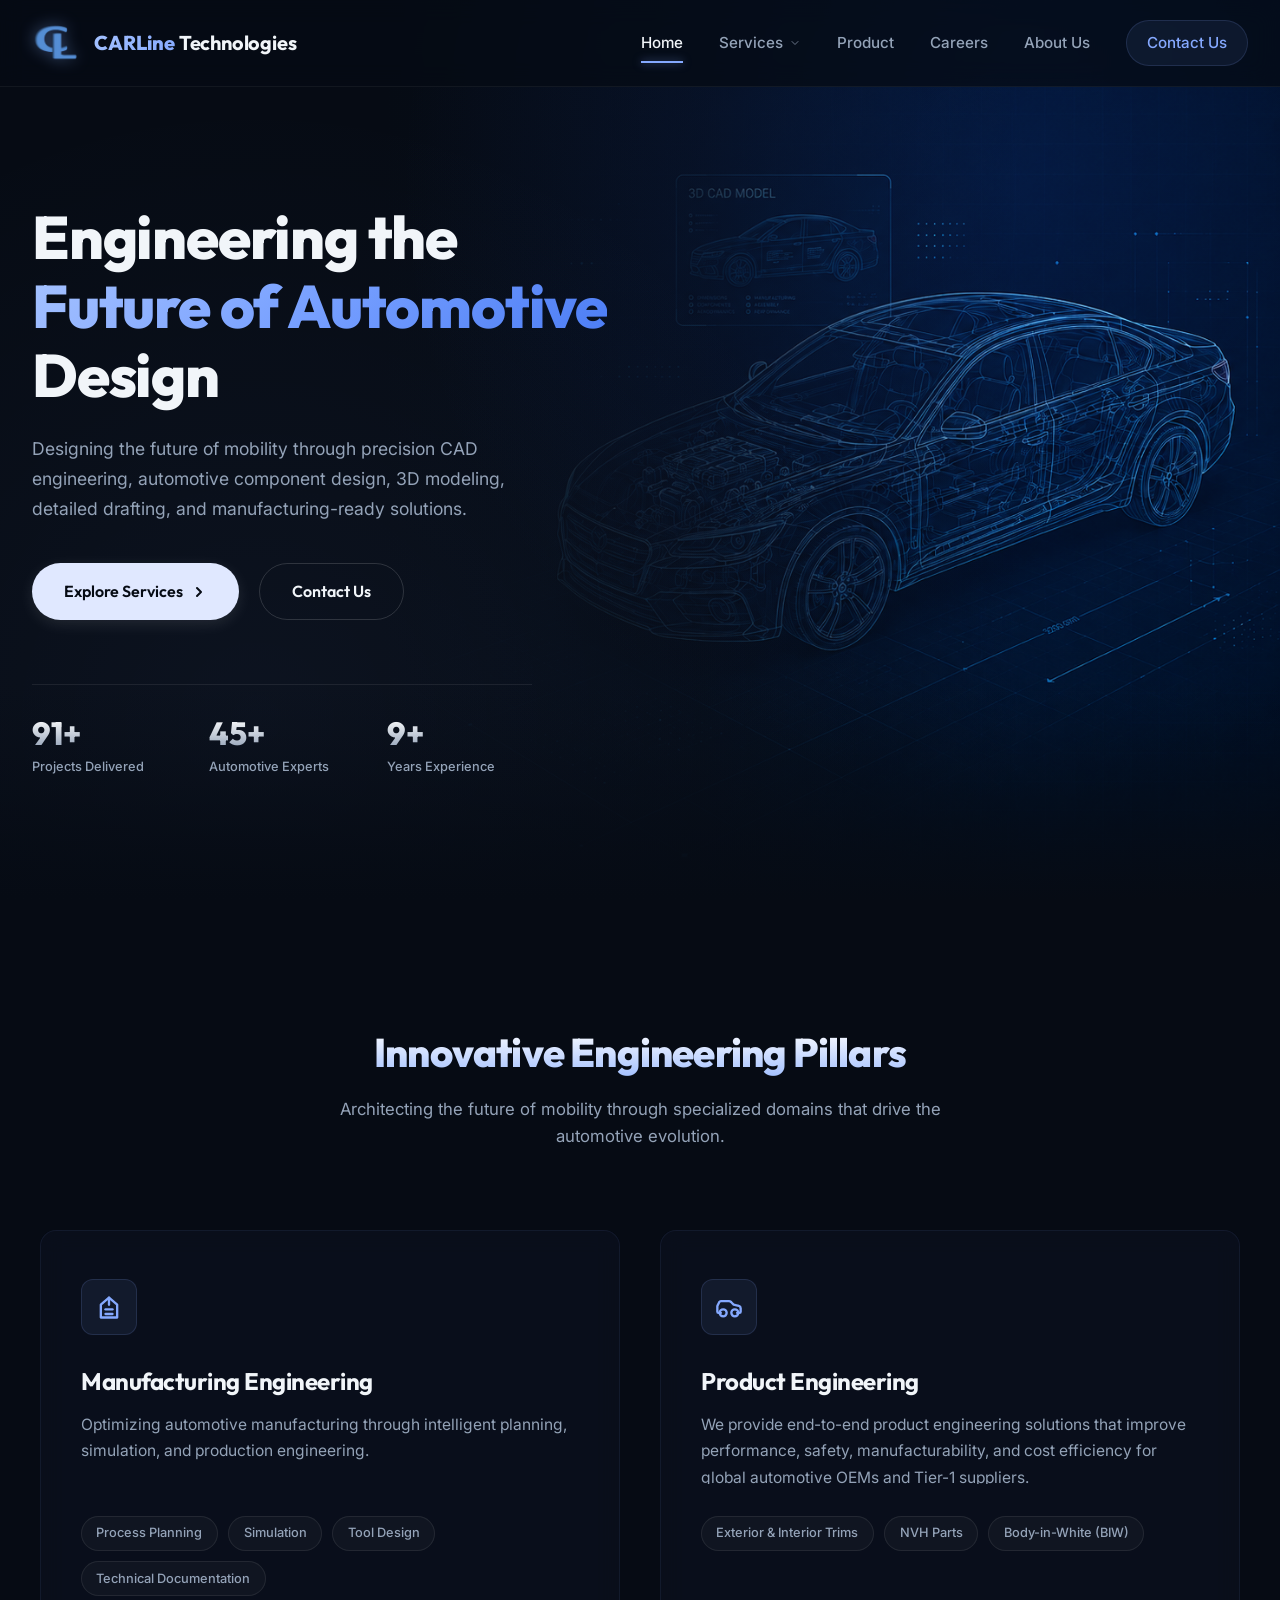
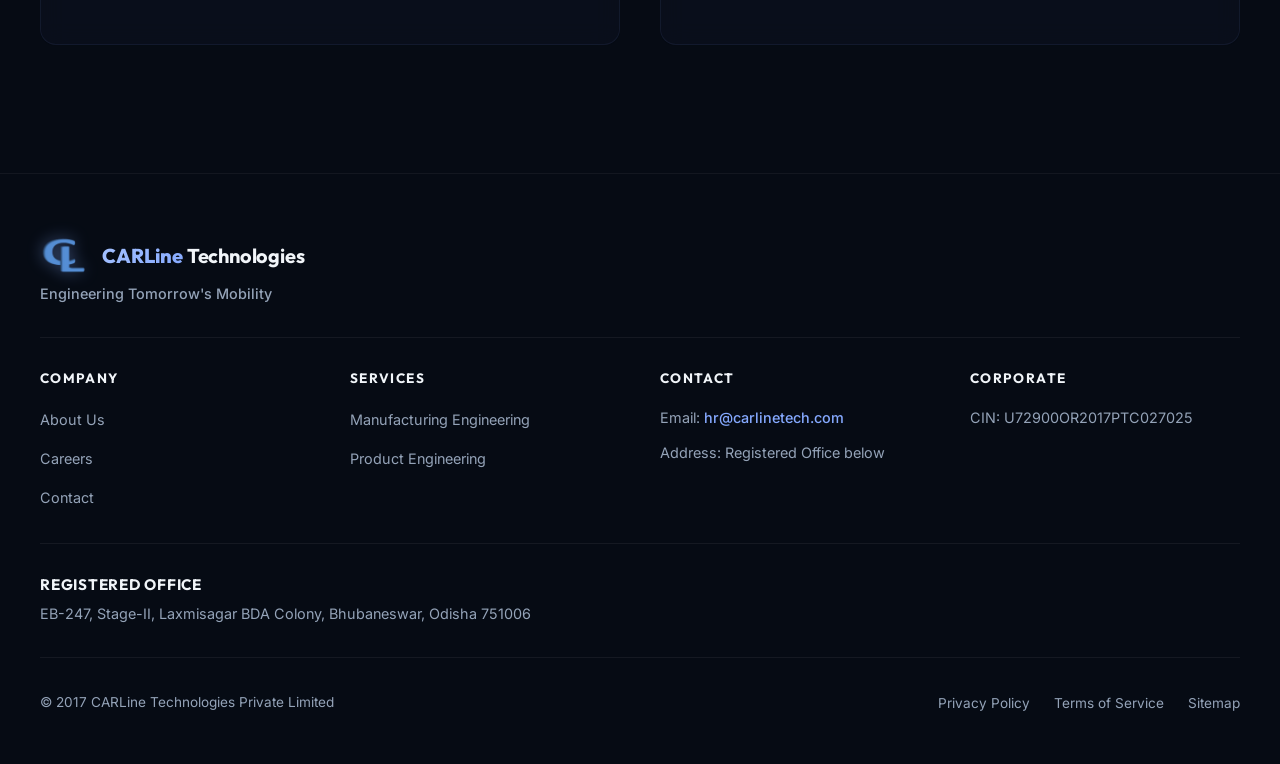
==== index.html @ 5653e23c "1st day- hero page(home page, header, footer, sections)" ====
<!DOCTYPE html>
<html lang="en">
<head>
  <meta charset="UTF-8">
  <meta name="viewport" content="width=device-width, initial-scale=1.0">
  <title>CARLine Technologies - Engineering the Future of Automotive Design</title>
  <meta name="description" content="Precision CAD engineering, automotive component design, 3D modeling, detailed drafting, and manufacturing-ready solutions by CARLine Technologies.">
  
  <!-- Google Fonts -->
  <link rel="preconnect" href="https://fonts.googleapis.com">
  <link rel="preconnect" href="https://fonts.gstatic.com" crossorigin>
  <link href="https://fonts.googleapis.com/css2?family=Inter:wght@300;400;500;600;700&family=Outfit:wght@300;400;500;600;700;800&display=swap" rel="stylesheet">
  
  <!-- Split Modular CSS Stylesheets -->
  <link rel="stylesheet" href="css/global.css">
  <link rel="stylesheet" href="css/navbar.css">
  <link rel="stylesheet" href="css/hero.css">
  <link rel="stylesheet" href="css/services.css">
  <link rel="stylesheet" href="css/footer.css">
  <link rel="stylesheet" href="css/responsive.css">
</head>
<body>

  <!-- Navigation Bar -->
  <header class="header">
    <div class="header-container">
      <a href="index.html" class="logo-container" aria-label="CARLine Technologies Home">
        <img src="images/logo.png" alt="CARLine Logo" class="logo-img">
        <span class="logo-text"><span>CARLine</span> Technologies</span>
      </a>
      
      <!-- Desktop Navigation -->
      <nav class="nav-desktop" aria-label="Main Navigation">
        <ul class="nav-list">
          <li><a href="index.html" class="nav-link active">Home</a></li>
          
          <!-- Services Dropdown Item (KPIT-Style) -->
          <li class="nav-item-dropdown">
            <a href="services.html" class="nav-link">
              Services
              <svg class="dropdown-chevron" viewBox="0 0 24 24" fill="none" stroke="currentColor" stroke-width="2" stroke-linecap="round" stroke-linejoin="round">
                <polyline points="6 9 12 15 18 9"/>
              </svg>
            </a>
            <div class="mega-dropdown">
              <!-- Card 1: Manufacturing Engineering -->
              <a href="manufacturing-engineering.html" class="dropdown-card">
                <svg class="dropdown-card-icon" viewBox="0 0 24 24" fill="none" stroke="currentColor" stroke-width="2" stroke-linecap="round" stroke-linejoin="round">
                  <path d="M19 10V21H5V10L12 4L19 10Z"/>
                  <path d="M12 4V10"/>
                  <path d="M9 14H15"/>
                  <path d="M9 18H15"/>
                </svg>
                <div class="dropdown-card-title">
                  Manufacturing Eng.
                  <svg class="dropdown-card-arrow" viewBox="0 0 24 24" fill="none" stroke="currentColor" stroke-width="2" stroke-linecap="round" stroke-linejoin="round">
                    <polyline points="9 18 15 12 9 6"/>
                  </svg>
                </div>
                <div class="dropdown-card-desc">Optimizing production planning, plant simulations, & tooling.</div>
              </a>
              
              <!-- Card 2: Product Engineering -->
              <a href="product-engineering.html" class="dropdown-card">
                <svg class="dropdown-card-icon" viewBox="0 0 24 24" fill="none" stroke="currentColor" stroke-width="2" stroke-linecap="round" stroke-linejoin="round">
                  <path d="M19 17h2c.6 0 1-.4 1-1v-3c0-.9-.7-1.7-1.5-1.9C18.7 10.6 16 10 16 10s-1.3-1.4-2.2-2.3c-.5-.4-1.1-.7-1.8-.7H5c-.6 0-1.1.4-1.4.9l-1.4 2.9C2.1 11 2 11.3 2 11.5V16c0 .6.4 1 1 1h2"/>
                  <circle cx="7" cy="17" r="3"/>
                  <circle cx="17" cy="17" r="3"/>
                </svg>
                <div class="dropdown-card-title">
                  Product Engineering
                  <svg class="dropdown-card-arrow" viewBox="0 0 24 24" fill="none" stroke="currentColor" stroke-width="2" stroke-linecap="round" stroke-linejoin="round">
                    <polyline points="9 18 15 12 9 6"/>
                  </svg>
                </div>
                <div class="dropdown-card-desc">End-to-end design for BIW, interior trims, & NVH parts.</div>
              </a>
            </div>
          </li>
          
          <li><a href="product-engineering.html" class="nav-link">Product</a></li>
          <li><a href="careers.html" class="nav-link">Careers</a></li>
          <li><a href="about.html" class="nav-link">About Us</a></li>
          <li><a href="contact.html" class="nav-link nav-btn-contact">Contact Us</a></li>
        </ul>
      </nav>
      
      <!-- Mobile Nav Toggle -->
      <button class="mobile-nav-toggle" aria-label="Toggle Menu" aria-expanded="false" aria-controls="mobile-nav">
        <span class="hamburger-bar"></span>
        <span class="hamburger-bar"></span>
        <span class="hamburger-bar"></span>
      </button>
    </div>
  </header>

  <!-- Mobile Drawer Menu -->
  <div class="mobile-nav-overlay" id="mobile-nav">
    <nav class="nav-mobile" aria-label="Mobile Navigation">
      <ul class="nav-mobile-list">
        <li><a href="index.html" class="nav-mobile-link active">Home</a></li>
        
        <!-- Mobile Dropdown Accordion Item -->
        <li>
          <a href="#" class="nav-mobile-link mobile-dropdown-toggle">
            Services
            <svg class="dropdown-chevron" viewBox="0 0 24 24" fill="none" stroke="currentColor" stroke-width="2" stroke-linecap="round" stroke-linejoin="round">
              <polyline points="6 9 12 15 18 9"/>
            </svg>
          </a>
          <ul class="mobile-dropdown-menu">
            <li><a href="manufacturing-engineering.html" class="mobile-sub-link">Manufacturing Engineering</a></li>
            <li><a href="product-engineering.html" class="mobile-sub-link">Product Engineering</a></li>
          </ul>
        </li>
        
        <li><a href="product-engineering.html" class="nav-mobile-link">Product</a></li>
        <li><a href="careers.html" class="nav-mobile-link">Careers</a></li>
        <li><a href="about.html" class="nav-mobile-link">About Us</a></li>
        <li><a href="contact.html" class="nav-mobile-link mobile-btn-contact">Contact Us</a></li>
      </ul>
    </nav>
  </div>

  <main>
    <!-- Hero Section -->
    <section class="hero-section" id="home">
      <!-- Deep space glowing background grids -->
      <div class="hero-bg-glow"></div>
      
      <div class="hero-container">
        <!-- Hero Content (Left Side) -->
        <div class="hero-content">
          <h1 class="hero-title animate-fade-up">
            Engineering the <br>
            <span class="accent-text">Future of Automotive</span> <br>
            Design
          </h1>
          <p class="hero-subtitle animate-fade-up delay-1">
            Designing the future of mobility through precision CAD engineering, automotive component design, 3D modeling, detailed drafting, and manufacturing-ready solutions.
          </p>
          <div class="hero-ctas animate-fade-up delay-2">
            <a href="services.html" class="btn btn-primary">
              Explore Services
              <svg class="btn-arrow" width="16" height="16" viewBox="0 0 16 16" fill="none" xmlns="http://www.w3.org/2000/svg">
                <path d="M6 12L10 8L6 4" stroke="currentColor" stroke-width="2" stroke-linecap="round" stroke-linejoin="round"/>
              </svg>
            </a>
            <a href="contact.html" class="btn btn-secondary">Contact Us</a>
          </div>
          
          <!-- Metrics Grid (Hero Bottom Left) -->
          <div class="metrics-grid animate-fade-up delay-3">
            <div class="metric-item">
              <div class="metric-number"><span class="counter" data-target="100">0</span>+</div>
              <div class="metric-label">Projects Delivered</div>
            </div>
            <div class="metric-item">
              <div class="metric-number"><span class="counter" data-target="50">0</span>+</div>
              <div class="metric-label">Automotive Experts</div>
            </div>
            <div class="metric-item">
              <div class="metric-number"><span class="counter" data-target="10">0</span>+</div>
              <div class="metric-label">Years Experience</div>
            </div>
          </div>
        </div>
      </div>
    </section>

    <!-- Innovative Engineering Pillars Section -->
    <section class="pillars-section" id="services">
      <div class="pillars-container">
        <div class="section-header scroll-reveal">
          <h2 class="section-title">Innovative Engineering Pillars</h2>
          <p class="section-subtitle">Architecting the future of mobility through specialized domains that drive the automotive evolution.</p>
        </div>
        
        <div class="cards-grid">
          <!-- Card 1: Manufacturing Engineering Navigation Element -->
          <a href="manufacturing-engineering.html" class="pillar-card scroll-reveal">
            <div class="card-glow"></div>
            <div class="card-icon-container">
              <svg class="pillar-icon" viewBox="0 0 24 24" fill="none" xmlns="http://www.w3.org/2000/svg">
                <path d="M19 10V21H5V10L12 4L19 10Z" stroke="currentColor" stroke-width="2" stroke-linecap="round" stroke-linejoin="round"/>
                <path d="M12 4V10" stroke="currentColor" stroke-width="2" stroke-linecap="round" stroke-linejoin="round"/>
                <path d="M9 14H15" stroke="currentColor" stroke-width="2" stroke-linecap="round" stroke-linejoin="round"/>
                <path d="M9 18H15" stroke="currentColor" stroke-width="2" stroke-linecap="round" stroke-linejoin="round"/>
              </svg>
            </div>
            <h3 class="card-title">Manufacturing Engineering</h3>
            <p class="card-description">
              Optimizing automotive manufacturing through intelligent planning, simulation, and production engineering.
            </p>
            <div class="card-tags">
              <span class="tag">Process Planning</span>
              <span class="tag">Simulation</span>
              <span class="tag">Tool Design</span>
              <span class="tag">Technical Documentation</span>
            </div>
          </a>

          <!-- Card 2: Product Engineering Navigation Element -->
          <a href="product-engineering.html" class="pillar-card scroll-reveal">
            <div class="card-glow"></div>
            <div class="card-icon-container">
              <svg class="pillar-icon" viewBox="0 0 24 24" fill="none" xmlns="http://www.w3.org/2000/svg">
                <path d="M19 17h2c.6 0 1-.4 1-1v-3c0-.9-.7-1.7-1.5-1.9C18.7 10.6 16 10 16 10s-1.3-1.4-2.2-2.3c-.5-.4-1.1-.7-1.8-.7H5c-.6 0-1.1.4-1.4.9l-1.4 2.9C2.1 11 2 11.3 2 11.5V16c0 .6.4 1 1 1h2" stroke="currentColor" stroke-width="2" stroke-linecap="round" stroke-linejoin="round"/>
                <circle cx="7" cy="17" r="3" stroke="currentColor" stroke-width="2" stroke-linecap="round" stroke-linejoin="round"/>
                <circle cx="17" cy="17" r="3" stroke="currentColor" stroke-width="2" stroke-linecap="round" stroke-linejoin="round"/>
              </svg>
            </div>
            <h3 class="card-title">Product Engineering</h3>
            <p class="card-description">
              We provide end-to-end product engineering solutions that improve performance, safety, manufacturability, and cost efficiency for global automotive OEMs and Tier-1 suppliers.
            </p>
            <div class="card-tags">
              <span class="tag">Exterior & Interior Trims</span>
              <span class="tag">NVH Parts</span>
              <span class="tag">Body-in-White (BIW)</span>
            </div>
          </a>
        </div>
      </div>
    </section>
  </main>

    <!-- Footer -->
  <footer class="footer" id="contact">
    <div class="footer-container">
      
      <!-- Row 1: Brand Info -->
      <div class="footer-brand-row">
        <div class="footer-brand-logo">
          <img src="images/logo.png" alt="CARLine Logo" class="logo-img">
          <span class="logo-text"><span>CARLine</span> Technologies</span>
        </div>
        <div class="footer-brand-subtitle">Engineering Tomorrow's Mobility</div>
      </div>
      
      <div class="footer-divider"></div>
      
      <!-- Row 2: Grid -->
      <div class="footer-grid">
        <!-- Col 1: Company -->
        <div class="footer-col">
          <h4 class="footer-col-title">Company</h4>
          <ul class="footer-col-links">
            <li><a href="about.html" class="footer-col-link">About Us</a></li>
            <li><a href="careers.html" class="footer-col-link">Careers</a></li>
            <li><a href="contact.html" class="footer-col-link">Contact</a></li>
          </ul>
        </div>
        
        <!-- Col 2: Services -->
        <div class="footer-col">
          <h4 class="footer-col-title">Services</h4>
          <ul class="footer-col-links">
            <li><a href="manufacturing-engineering.html" class="footer-col-link">Manufacturing Engineering</a></li>
            <li><a href="product-engineering.html" class="footer-col-link">Product Engineering</a></li>
          </ul>
        </div>
        
        <!-- Col 3: Contact Info -->
        <div class="footer-col">
          <h4 class="footer-col-title">Contact</h4>
          <div class="footer-col-links">
            <div class="footer-contact-text">
              Email: <a href="mailto:hr@carlinetech.com">hr@carlinetech.com</a>
            </div>
            <div class="footer-contact-text">
              Address: Registered Office below
            </div>
          </div>
        </div>
        
        <!-- Col 4: Corporate Info -->
        <div class="footer-col">
          <h4 class="footer-col-title">Corporate</h4>
          <div class="footer-col-links">
            <div class="footer-contact-text">
              CIN: U72900OR2017PTC027025
            </div>
          </div>
        </div>
      </div>
      
      <div class="footer-divider"></div>
      
      <!-- Row 3: Registered Office -->
      <div class="footer-office-row">
        <h4 class="footer-office-title">Registered Office</h4>
        <p>EB-247, Stage-II, Laxmisagar BDA Colony, Bhubaneswar, Odisha 751006</p>
      </div>
      
      <div class="footer-divider"></div>
      
      <!-- Row 4: Bottom row -->
      <div class="footer-bottom-row">
        <div class="footer-copyright">
          &copy; 2017 CARLine Technologies Private Limited
        </div>
        <ul class="footer-policy-links">
          <li><a href="about.html" class="footer-policy-link">Privacy Policy</a></li>
          <li><a href="services.html" class="footer-policy-link">Terms of Service</a></li>
          <li><a href="index.html" class="footer-policy-link">Sitemap</a></li>
        </ul>
      </div>
      
    </div>
  </footer>

  <!-- Client JavaScript -->
  <script src="js/main.js"></script>
</body>
</html>
---- css/global.css ----
/* -------------------------------------------------------------
 * CARLine Technologies - css/global.css
 * Global design tokens, resets, base typography, and keyframes
 * ------------------------------------------------------------- */

/* Root Variables / Design Tokens */
:root {
  --bg-primary: #060B14;
  --bg-secondary: #0a0e1a;
  --bg-tertiary: #101626;
  
  --accent-blue: #85a9ff;
  --accent-blue-rgb: 133, 169, 255;
  --accent-light: #e0e8ff;
  --text-main: #f1f5f9;
  --text-muted: #94a3b8;
  --border-color: rgba(133, 169, 255, 0.15);
  --border-hover: rgba(133, 169, 255, 0.4);
  
  --font-display: 'Outfit', -apple-system, BlinkMacSystemFont, "Segoe UI", Roboto, sans-serif;
  --font-body: 'Inter', -apple-system, BlinkMacSystemFont, "Segoe UI", Roboto, sans-serif;
  
  --transition-smooth: all 0.35s cubic-bezier(0.25, 0.8, 0.25, 1);
  --transition-fast: all 0.2s cubic-bezier(0.4, 0, 0.2, 1);
}

/* Reset & Base Styles */
* {
  box-sizing: border-box;
  margin: 0;
  padding: 0;
}

html {
  scroll-behavior: smooth;
  font-size: 16px;
  background-color: var(--bg-primary);
  color: var(--text-main);
}

body {
  font-family: var(--font-body);
  line-height: 1.6;
  overflow-x: hidden;
  background-color: var(--bg-primary);
}

/* Typography */
h1, h2, h3, h4, h5, h6 {
  font-family: var(--font-display);
  font-weight: 700;
  letter-spacing: -0.02em;
  line-height: 1.2;
}

a {
  color: inherit;
  text-decoration: none;
  transition: var(--transition-fast);
}

/* -------------------------------------------------------------
 * Animations Setup (Keyframes & Common Animation Classes)
 * ------------------------------------------------------------- */

/* Entry fade-in/fade-up */
.animate-fade-up {
  opacity: 0;
  transform: translateY(20px);
  animation: fadeUp 0.8s cubic-bezier(0.25, 1, 0.5, 1) forwards;
}

.delay-1 {
  animation-delay: 0.15s;
}

.delay-2 {
  animation-delay: 0.3s;
}

.delay-3 {
  animation-delay: 0.45s;
}

@keyframes fadeUp {
  to {
    opacity: 1;
    transform: translateY(0);
  }
}

/* Scroll reveal classes controlled by JS Intersect Observer */
.scroll-reveal {
  opacity: 0;
  transform: translateY(30px);
  transition: opacity 0.8s cubic-bezier(0.25, 1, 0.5, 1), 
              transform 0.8s cubic-bezier(0.25, 1, 0.5, 1);
}

.scroll-reveal.revealed {
  opacity: 1;
  transform: translateY(0);
}

/* Placeholder Page Layout ("To be loaded soon") */
.placeholder-main {
  min-height: 80vh;
  display: flex;
  align-items: center;
  justify-content: center;
  padding-top: 100px;
  position: relative;
  overflow: hidden;
}

.placeholder-container {
  max-width: 600px;
  text-align: center;
  padding: 4rem 2rem;
  background: rgba(16, 22, 38, 0.4);
  backdrop-filter: blur(12px);
  border: 1px solid var(--border-color);
  border-radius: 16px;
  z-index: 5;
  box-shadow: 0 10px 45px rgba(0, 0, 0, 0.5);
  animation: fadeUp 0.8s cubic-bezier(0.25, 1, 0.5, 1) forwards;
}

.placeholder-icon {
  width: 64px;
  height: 64px;
  color: var(--accent-blue);
  margin-bottom: 2rem;
}

.placeholder-title {
  font-size: 2.25rem;
  margin-bottom: 1rem;
  background: linear-gradient(135deg, #ffffff 0%, #85a9ff 100%);
  -webkit-background-clip: text;
  -webkit-text-fill-color: transparent;
}

.placeholder-text {
  color: var(--text-muted);
  font-size: 1.05rem;
  margin-bottom: 2rem;
}
---- css/navbar.css ----
/* -------------------------------------------------------------
 * CARLine Technologies - css/navbar.css
 * Header navigation, responsive mobile menu drawer, and mega-dropdowns
 * ------------------------------------------------------------- */

/* Navigation Header */
.header {
  position: fixed;
  top: 0;
  left: 0;
  width: 100%;
  z-index: 100;
  background: rgba(6, 11, 20, 0.75);
  backdrop-filter: blur(12px);
  -webkit-backdrop-filter: blur(12px);
  border-bottom: 1px solid rgba(255, 255, 255, 0.05);
  transition: var(--transition-smooth);
}

.header.scrolled {
  background: rgba(6, 11, 20, 0.9);
  box-shadow: 0 4px 30px rgba(0, 0, 0, 0.4);
  border-bottom: 1px solid rgba(133, 169, 255, 0.1);
}

.header-container {
  max-width: 1400px;
  margin: 0 auto;
  padding: 1.25rem 2rem;
  display: flex;
  justify-content: space-between;
  align-items: center;
}

/* Brand Logo */
.logo-container {
  display: flex;
  align-items: center;
  gap: 0.75rem;
}

.logo-img {
  height: 36px;
  width: auto;
  object-fit: contain;
  filter: drop-shadow(0 0 8px rgba(133, 169, 255, 0.4));
  transition: var(--transition-smooth);
}

.logo-container:hover .logo-img {
  transform: scale(1.05) rotate(-2deg);
}

.logo-text {
  font-family: var(--font-display);
  font-size: 1.25rem;
  font-weight: 700;
  color: var(--text-main);
  letter-spacing: -0.01em;
}

.logo-text span {
  font-weight: 800;
  color: var(--accent-blue);
  background: linear-gradient(135deg, #a5c2ff 0%, #85a9ff 100%);
  -webkit-background-clip: text;
  -webkit-text-fill-color: transparent;
}

/* Desktop Menu Links */
.nav-desktop {
  display: flex;
  align-items: center;
}

.nav-list {
  display: flex;
  align-items: center;
  list-style: none;
  gap: 2.25rem;
}

.nav-link {
  font-size: 0.95rem;
  font-weight: 500;
  color: var(--text-muted);
  position: relative;
  padding: 0.5rem 0;
  display: inline-flex;
  align-items: center;
  gap: 0.35rem;
}

.nav-link::after {
  content: '';
  position: absolute;
  bottom: 0;
  left: 0;
  width: 0;
  height: 2px;
  background-color: var(--accent-blue);
  box-shadow: 0 0 8px rgba(133, 169, 255, 0.6);
  transition: var(--transition-fast);
}

.nav-link:hover, .nav-link.active {
  color: var(--text-main);
}

.nav-link:hover::after, .nav-link.active::after {
  width: 100%;
}

.nav-btn-contact {
  padding: 0.6rem 1.25rem;
  border-radius: 50px;
  background: rgba(133, 169, 255, 0.08);
  border: 1px solid var(--border-color);
  color: var(--accent-blue) !important;
  transition: var(--transition-smooth);
}

.nav-btn-contact:hover {
  background: var(--accent-blue);
  color: var(--bg-primary) !important;
  border-color: var(--accent-blue);
  box-shadow: 0 0 20px rgba(133, 169, 255, 0.4);
  transform: translateY(-1px);
}

.nav-btn-contact::after {
  display: none;
}

/* Chevron indicator for dropdowns */
.dropdown-chevron {
  width: 12px;
  height: 12px;
  transition: transform 0.25s ease;
  opacity: 0.7;
}

.nav-item-dropdown:hover .dropdown-chevron {
  transform: rotate(180deg);
  opacity: 1;
}

/* -------------------------------------------------------------
 * Desktop KPIT-Style Mega Dropdown Panel
 * ------------------------------------------------------------- */
.nav-item-dropdown {
  position: relative;
}

.mega-dropdown {
  position: absolute;
  top: 100%;
  left: 50%;
  transform: translateX(-50%) translateY(20px);
  width: 500px;
  padding: 1.5rem;
  background: rgba(10, 14, 26, 0.96);
  backdrop-filter: blur(20px);
  -webkit-backdrop-filter: blur(20px);
  border: 1px solid rgba(133, 169, 255, 0.15);
  border-radius: 12px;
  box-shadow: 0 15px 50px rgba(0, 0, 0, 0.6);
  opacity: 0;
  visibility: hidden;
  display: grid;
  grid-template-columns: repeat(2, 1fr);
  gap: 1.15rem;
  transition: opacity 0.3s cubic-bezier(0.25, 0.8, 0.25, 1),
              transform 0.3s cubic-bezier(0.25, 0.8, 0.25, 1),
              visibility 0.3s;
  z-index: 1000;
}

/* Slide in on hover */
.nav-item-dropdown:hover .mega-dropdown {
  opacity: 1;
  visibility: visible;
  transform: translateX(-50%) translateY(8px);
}

/* Dropdown Mini Card layout */
.dropdown-card {
  display: flex;
  flex-direction: column;
  background: rgba(255, 255, 255, 0.02);
  border: 1px solid rgba(255, 255, 255, 0.05);
  border-radius: 8px;
  padding: 1.25rem 1rem;
  transition: var(--transition-smooth);
}

.dropdown-card:hover {
  background: rgba(133, 169, 255, 0.06);
  border-color: rgba(133, 169, 255, 0.35);
  transform: translateY(-2px);
  box-shadow: 0 5px 15px rgba(0, 0, 0, 0.3);
}

.dropdown-card-icon {
  width: 28px;
  height: 28px;
  color: var(--accent-blue);
  margin-bottom: 0.75rem;
  transition: var(--transition-fast);
}

.dropdown-card:hover .dropdown-card-icon {
  color: #ffffff;
}

.dropdown-card-title {
  font-family: var(--font-display);
  font-size: 0.9rem;
  font-weight: 600;
  color: var(--text-main);
  margin-bottom: 0.35rem;
  display: flex;
  align-items: center;
  justify-content: space-between;
}

.dropdown-card-arrow {
  width: 14px;
  height: 14px;
  color: var(--accent-blue);
  transition: transform 0.25s ease;
  opacity: 0.6;
}

.dropdown-card:hover .dropdown-card-arrow {
  transform: translateX(3px);
  opacity: 1;
  color: #ffffff;
}

.dropdown-card-desc {
  font-size: 0.75rem;
  color: var(--text-muted);
  line-height: 1.4;
}

/* -------------------------------------------------------------
 * Mobile Hamburger & Drawer Menu Overlay
 * ------------------------------------------------------------- */

/* Hamburger Button */
.mobile-nav-toggle {
  display: none;
  flex-direction: column;
  justify-content: space-between;
  width: 24px;
  height: 18px;
  background: transparent;
  border: none;
  cursor: pointer;
  z-index: 110;
}

.hamburger-bar {
  width: 100%;
  height: 2px;
  background-color: var(--text-main);
  transition: var(--transition-smooth);
  transform-origin: center;
}

.mobile-nav-toggle.open .hamburger-bar:nth-child(1) {
  transform: translateY(8px) rotate(45deg);
}

.mobile-nav-toggle.open .hamburger-bar:nth-child(2) {
  opacity: 0;
  transform: scaleX(0);
}

.mobile-nav-toggle.open .hamburger-bar:nth-child(3) {
  transform: translateY(-8px) rotate(-45deg);
}

/* Mobile Drawer Overlay */
.mobile-nav-overlay {
  position: fixed;
  top: 0;
  left: 0;
  width: 100%;
  height: 100vh;
  background: rgba(6, 11, 20, 0.96);
  backdrop-filter: blur(20px);
  -webkit-backdrop-filter: blur(20px);
  z-index: 95;
  display: flex;
  align-items: center;
  justify-content: center;
  opacity: 0;
  visibility: hidden;
  transition: var(--transition-smooth);
}

.mobile-nav-overlay.open {
  opacity: 1;
  visibility: visible;
}

.nav-mobile-list {
  display: flex;
  flex-direction: column;
  align-items: center;
  list-style: none;
  gap: 1.5rem;
  text-align: center;
  width: 100%;
  max-width: 320px;
  padding: 2rem;
}

.nav-mobile-link {
  font-family: var(--font-display);
  font-size: 1.5rem;
  font-weight: 600;
  color: var(--text-muted);
  display: inline-flex;
  align-items: center;
  gap: 0.5rem;
  padding: 0.5rem;
}

.nav-mobile-link:hover, .nav-mobile-link.active {
  color: var(--accent-blue);
  text-shadow: 0 0 10px rgba(133, 169, 255, 0.3);
}

.mobile-btn-contact {
  margin-top: 1rem;
  padding: 0.75rem 2rem;
  border-radius: 50px;
  border: 1px solid var(--accent-blue);
  color: var(--accent-blue);
  font-size: 1.15rem;
}

/* Mobile Accordion Dropdown Sub-menu */
.mobile-dropdown-menu {
  max-height: 0;
  overflow: hidden;
  transition: max-height 0.35s cubic-bezier(0.25, 0.8, 0.25, 1);
  display: flex;
  flex-direction: column;
  gap: 0.75rem;
  padding: 0;
  width: 100%;
}

.mobile-dropdown-menu.open {
  max-height: 250px;
  margin-top: 0.5rem;
  padding-bottom: 0.5rem;
}

.mobile-sub-link {
  font-size: 1rem;
  font-weight: 500;
  color: var(--text-muted);
  padding: 0.25rem 0;
  transition: var(--transition-fast);
}

.mobile-sub-link:hover, .mobile-sub-link.active {
  color: var(--accent-blue);
}

.nav-mobile-link .dropdown-chevron {
  width: 14px;
  height: 14px;
}

.nav-mobile-link.open .dropdown-chevron {
  transform: rotate(180deg);
}
---- css/hero.css ----
/* -------------------------------------------------------------
 * CARLine Technologies - css/hero.css
 * Hero section formatting, background layers, metrics, and CTA buttons
 * ------------------------------------------------------------- */

/* Hero Section */
.hero-section {
  position: relative;
  min-height: 100vh;
  padding-top: 80px; /* Header spacing */
  display: flex;
  align-items: center;
  overflow: hidden;
  background-color: var(--bg-primary);
}

/* CAD wireframe background layer (right aligned, cover scale) */
.hero-section::before {
  content: '';
  position: absolute;
  top: 0;
  left: 0;
  width: 100%;
  height: 100%;
  background-image: 
    linear-gradient(to right, #060B14 0%, #060B14 30%, rgba(6, 11, 20, 0.8) 55%, rgba(6, 11, 20, 0) 80%),
    url('../images/v1_221.png');
  background-position: center, right center;
  background-repeat: no-repeat;
  background-size: cover, cover;
  z-index: 1;
  transition: opacity 0.3s ease;
}

/* Bottom seamless fade overlay (fades background graphic into next section background color) */
.hero-section::after {
  content: '';
  position: absolute;
  bottom: 0;
  left: 0;
  width: 100%;
  height: 220px; /* Desktop: fade height around 180-240px */
  background-image: linear-gradient(
    to bottom,
    rgba(6, 11, 20, 0) 0%,
    rgba(6, 11, 20, 0.15) 20%,
    rgba(6, 11, 20, 0.45) 50%,
    rgba(6, 11, 20, 0.75) 75%,
    var(--bg-primary) 100%
  );
  z-index: 3;
  pointer-events: none;
}

/* Glowing grid overlay backgrounds */
.hero-bg-glow {
  position: absolute;
  top: 0;
  left: 0;
  width: 100%;
  height: 100%;
  background: 
    radial-gradient(circle at 80% 20%, rgba(30, 78, 216, 0.15) 0%, transparent 50%),
    radial-gradient(circle at 20% 80%, rgba(133, 169, 255, 0.05) 0%, transparent 50%);
  pointer-events: none;
  z-index: 2;
}

.hero-container {
  max-width: 1400px;
  width: 100%;
  margin: 0 auto;
  padding: 6rem 2rem;
  display: flex;
  align-items: center;
  position: relative;
  z-index: 4;
}

/* Hero Left Content */
.hero-content {
  max-width: 680px;
  position: relative;
  z-index: 10;
}

.hero-title {
  font-size: 3.75rem;
  font-weight: 800;
  line-height: 1.15;
  margin-bottom: 1.5rem;
  color: var(--text-main);
}

.accent-text {
  background: linear-gradient(135deg, #a5c2ff 0%, #769fff 50%, #4c7df5 100%);
  -webkit-background-clip: text;
  -webkit-text-fill-color: transparent;
  display: inline-block;
  position: relative;
}

.hero-subtitle {
  font-size: 1.1rem;
  color: var(--text-muted);
  max-width: 540px;
  margin-bottom: 2.5rem;
  line-height: 1.7;
}

/* CTA Buttons */
.hero-ctas {
  display: flex;
  gap: 1.25rem;
  margin-bottom: 4rem;
}

.btn {
  display: inline-flex;
  align-items: center;
  justify-content: center;
  padding: 0.9rem 2rem;
  font-family: var(--font-display);
  font-size: 1rem;
  font-weight: 600;
  border-radius: 50px;
  cursor: pointer;
  transition: var(--transition-smooth);
}

.btn-primary {
  background: var(--accent-light);
  color: var(--bg-primary);
  border: none;
  box-shadow: 0 4px 15px rgba(255, 255, 255, 0.1);
}

.btn-primary:hover {
  background: #ffffff;
  box-shadow: 0 4px 25px rgba(255, 255, 255, 0.25);
  transform: translateY(-2px);
}

.btn-arrow {
  margin-left: 0.5rem;
  transition: transform 0.25s ease;
}

.btn-primary:hover .btn-arrow {
  transform: translateX(4px);
}

.btn-secondary {
  background: transparent;
  color: var(--text-main);
  border: 1px solid rgba(255, 255, 255, 0.15);
}

.btn-secondary:hover {
  background: rgba(255, 255, 255, 0.05);
  border-color: rgba(255, 255, 255, 0.3);
  transform: translateY(-2px);
}

/* Metrics Left-Hero Bottom */
.metrics-grid {
  display: grid;
  grid-template-columns: repeat(3, 1fr);
  gap: 2rem;
  max-width: 500px;
  border-top: 1px solid rgba(255, 255, 255, 0.08);
  padding-top: 2rem;
}

.metric-item {
  display: flex;
  flex-direction: column;
}

.metric-number {
  font-family: var(--font-display);
  font-size: 2rem;
  font-weight: 800;
  color: var(--text-main);
  line-height: 1;
  margin-bottom: 0.5rem;
  background: linear-gradient(180deg, #ffffff 0%, #94a3b8 100%);
  -webkit-background-clip: text;
  -webkit-text-fill-color: transparent;
}

.metric-label {
  font-size: 0.8rem;
  color: var(--text-muted);
  font-weight: 500;
}
---- css/services.css ----
/* -------------------------------------------------------------
 * CARLine Technologies - css/services.css
 * Engineering Pillars layout, glassmorphic card grids, and tag elements
 * ------------------------------------------------------------- */

/* Section: Engineering Pillars */
.pillars-section {
  position: relative;
  padding: 8rem 2rem;
  background-color: var(--bg-primary);
  /* Removed border-top for a seamless fade transition */
}

.pillars-container {
  max-width: 1200px;
  margin: 0 auto;
}

.section-header {
  text-align: center;
  max-width: 650px;
  margin: 0 auto 5rem;
}

.section-title {
  font-size: 2.5rem;
  font-weight: 800;
  margin-bottom: 1.25rem;
  letter-spacing: -0.02em;
  background: linear-gradient(180deg, #ffffff 0%, #a5c2ff 100%);
  -webkit-background-clip: text;
  -webkit-text-fill-color: transparent;
}

.section-subtitle {
  font-size: 1.05rem;
  color: var(--text-muted);
  line-height: 1.6;
}

/* Grid layout for the cards */
.cards-grid {
  display: grid;
  grid-template-columns: repeat(2, 1fr);
  gap: 2.5rem;
}

/* Glassmorphism Cards as Link Blocks */
.pillar-card {
  display: block; /* Ensure it behaves as a full link block */
  position: relative;
  background: rgba(16, 22, 38, 0.4);
  backdrop-filter: blur(12px);
  -webkit-backdrop-filter: blur(12px);
  border: 1px solid rgba(133, 169, 255, 0.08);
  border-radius: 16px;
  padding: 3rem 2.5rem;
  transition: var(--transition-smooth);
  overflow: hidden;
  text-align: left;
}

.pillar-card:hover {
  transform: translateY(-6px);
  border-color: rgba(133, 169, 255, 0.25);
  box-shadow: 
    0 10px 30px rgba(0, 0, 0, 0.5), 
    0 0 30px rgba(133, 169, 255, 0.08);
}

.card-glow {
  position: absolute;
  top: -50%;
  left: -50%;
  width: 200%;
  height: 200%;
  background: radial-gradient(circle at center, rgba(133, 169, 255, 0.03) 0%, transparent 60%);
  pointer-events: none;
  opacity: 0;
  transition: var(--transition-smooth);
  z-index: 1;
}

.pillar-card:hover .card-glow {
  opacity: 1;
}

/* Card details styling */
.card-icon-container {
  width: 56px;
  height: 56px;
  display: flex;
  align-items: center;
  justify-content: center;
  border-radius: 12px;
  background: rgba(133, 169, 255, 0.08);
  border: 1px solid rgba(133, 169, 255, 0.15);
  color: var(--accent-blue);
  margin-bottom: 2rem;
  position: relative;
  z-index: 2;
  transition: var(--transition-smooth);
}

.pillar-card:hover .card-icon-container {
  background: var(--accent-blue);
  color: var(--bg-primary);
  box-shadow: 0 0 15px rgba(133, 169, 255, 0.3);
  transform: scale(1.05);
}

.pillar-icon {
  width: 28px;
  height: 28px;
}

.card-title {
  font-size: 1.5rem;
  font-weight: 700;
  margin-bottom: 1rem;
  color: var(--text-main);
  position: relative;
  z-index: 2;
}

.card-description {
  color: var(--text-muted);
  font-size: 0.975rem;
  line-height: 1.7;
  margin-bottom: 2rem;
  position: relative;
  z-index: 2;
  height: 72px; /* Fixed height for clean grid alignment */
  overflow: hidden;
}

/* Tag buttons/labels inside cards */
.card-tags {
  display: flex;
  flex-wrap: wrap;
  gap: 0.65rem;
  position: relative;
  z-index: 2;
}

.tag {
  font-size: 0.8rem;
  font-weight: 500;
  padding: 0.4rem 0.9rem;
  border-radius: 50px;
  background: rgba(255, 255, 255, 0.03);
  border: 1px solid rgba(255, 255, 255, 0.08);
  color: var(--text-muted);
  transition: var(--transition-fast);
}

.pillar-card:hover .tag {
  border-color: rgba(133, 169, 255, 0.12);
  background: rgba(133, 169, 255, 0.02);
}

.tag:hover {
  background: rgba(133, 169, 255, 0.08) !important;
  color: var(--accent-blue);
  border-color: rgba(133, 169, 255, 0.3) !important;
}

/* -------------------------------------------------------------
 * Dedicated Sub-services Page layout (e.g. manufacturing-engineering.html)
 * ------------------------------------------------------------- */
.details-section {
  padding: 8rem 2rem 5rem;
  min-height: 80vh;
}

.details-container {
  max-width: 1000px;
  margin: 0 auto;
}

.details-back-link {
  display: inline-flex;
  align-items: center;
  gap: 0.5rem;
  color: var(--accent-blue);
  font-weight: 500;
  margin-bottom: 2.5rem;
  font-family: var(--font-display);
}

.details-back-link:hover {
  color: #ffffff;
  transform: translateX(-4px);
}

.details-header {
  margin-bottom: 3.5rem;
}

.details-pretitle {
  color: var(--accent-blue);
  font-family: var(--font-display);
  font-size: 1rem;
  font-weight: 600;
  text-transform: uppercase;
  letter-spacing: 0.1em;
  margin-bottom: 0.75rem;
}

.details-title {
  font-size: 3rem;
  margin-bottom: 1.5rem;
  background: linear-gradient(135deg, #ffffff 0%, #85a9ff 100%);
  -webkit-background-clip: text;
  -webkit-text-fill-color: transparent;
}

.details-intro {
  color: var(--text-muted);
  font-size: 1.2rem;
  line-height: 1.6;
}

.details-grid {
  display: grid;
  grid-template-columns: repeat(2, 1fr);
  gap: 2.5rem;
  margin-top: 4rem;
}

.details-feature-card {
  background: rgba(16, 22, 38, 0.3);
  backdrop-filter: blur(10px);
  border: 1px solid var(--border-color);
  border-radius: 12px;
  padding: 2.25rem;
  transition: var(--transition-smooth);
}

.details-feature-card:hover {
  border-color: rgba(133, 169, 255, 0.3);
  background: rgba(16, 22, 38, 0.5);
  transform: translateY(-3px);
}

.feature-num {
  font-family: var(--font-display);
  font-size: 1.25rem;
  font-weight: 800;
  color: var(--accent-blue);
  margin-bottom: 1rem;
}

.feature-title {
  font-size: 1.35rem;
  font-weight: 700;
  color: var(--text-main);
  margin-bottom: 0.75rem;
}

.feature-desc {
  color: var(--text-muted);
  font-size: 0.95rem;
  line-height: 1.6;
}
---- css/footer.css ----
/* -------------------------------------------------------------
 * CARLine Technologies - css/footer.css
 * Multi-column structured engineering footer styling
 * ------------------------------------------------------------- */

.footer {
  background-color: var(--bg-primary);
  border-top: 1px solid rgba(255, 255, 255, 0.05);
  padding: 4rem 2rem 3rem;
  position: relative;
  z-index: 10;
}

.footer-container {
  max-width: 1200px;
  margin: 0 auto;
  display: flex;
  flex-direction: column;
}

/* Row 1: Brand Info */
.footer-brand-row {
  display: flex;
  flex-direction: column;
  align-items: flex-start;
  gap: 0.5rem;
  padding-bottom: 0.5rem;
}

.footer-brand-logo {
  display: flex;
  align-items: center;
  gap: 0.75rem;
}

.footer-brand-logo .logo-img {
  height: 36px;
  width: auto;
}

.footer-brand-logo .logo-text {
  font-family: var(--font-display);
  font-size: 1.25rem;
  font-weight: 700;
  color: var(--text-main);
  letter-spacing: -0.01em;
}

.footer-brand-logo .logo-text span {
  font-weight: 800;
  color: var(--accent-blue);
  background: linear-gradient(135deg, #a5c2ff 0%, #85a9ff 100%);
  -webkit-background-clip: text;
  -webkit-text-fill-color: transparent;
}

.footer-brand-subtitle {
  font-size: 0.9rem;
  color: var(--text-muted);
  font-weight: 500;
}

/* Dividers */
.footer-divider {
  height: 1px;
  background-color: rgba(255, 255, 255, 0.06);
  width: 100%;
  margin: 1.5rem 0;
}

/* Row 2: Grid of Links & Info */
.footer-grid {
  display: grid;
  grid-template-columns: repeat(4, 1fr);
  gap: 2.5rem;
  padding: 0.5rem 0;
}

.footer-col {
  display: flex;
  flex-direction: column;
  gap: 1.25rem;
}

.footer-col-title {
  font-family: var(--font-display);
  font-size: 0.85rem;
  font-weight: 700;
  color: var(--text-main);
  text-transform: uppercase;
  letter-spacing: 0.1em;
}

.footer-col-links {
  list-style: none;
  display: flex;
  flex-direction: column;
  gap: 0.85rem;
}

.footer-col-link {
  font-size: 0.9rem;
  color: var(--text-muted);
  transition: var(--transition-fast);
  display: inline-block;
}

.footer-col-link:hover {
  color: var(--accent-blue);
  transform: translateX(2px);
}

.footer-contact-text {
  font-size: 0.9rem;
  color: var(--text-muted);
  line-height: 1.5;
}

.footer-contact-text a {
  color: var(--accent-blue);
  transition: var(--transition-fast);
  font-weight: 500;
}

.footer-contact-text a:hover {
  color: #ffffff;
}

/* Row 3: Registered Office details */
.footer-office-row {
  padding: 0.5rem 0;
  font-size: 0.9rem;
  color: var(--text-muted);
  line-height: 1.6;
}

.footer-office-title {
  font-family: var(--font-display);
  font-size: 0.95rem;
  font-weight: 700;
  color: var(--text-main);
  margin-bottom: 0.5rem;
  text-transform: uppercase;
  letter-spacing: 0.05em;
}

/* Row 4: Copyright and Policy Links */
.footer-bottom-row {
  display: flex;
  justify-content: space-between;
  align-items: center;
  padding-top: 0.5rem;
  flex-wrap: wrap;
  gap: 1rem;
}

.footer-copyright {
  font-size: 0.85rem;
  color: var(--text-muted);
}

.footer-policy-links {
  display: flex;
  gap: 1.5rem;
  list-style: none;
}

.footer-policy-link {
  font-size: 0.85rem;
  color: var(--text-muted);
  transition: var(--transition-fast);
}

.footer-policy-link:hover {
  color: var(--accent-blue);
}
---- css/responsive.css ----
/* -------------------------------------------------------------
 * CARLine Technologies - css/responsive.css
 * Responsive media query breakpoints and screen adjustments
 * ------------------------------------------------------------- */

/* Notebooks & small desktops */
@media (max-width: 1200px) {
  html {
    font-size: 15px;
  }
  
  .mega-dropdown {
    width: 460px;
    gap: 1rem;
  }
  
  .hero-title {
    font-size: 3.25rem;
  }
}

/* Tablets (landscape and portrait) */
@media (max-width: 992px) {
  .header-container {
    padding: 1rem 1.5rem;
  }
  
  .nav-desktop {
    display: none; /* Hide desktop menu */
  }
  
  .mobile-nav-toggle {
    display: flex; /* Show hamburger button */
  }
  
  .hero-section::before {
    opacity: 0.3; /* Reduce opacity on tablets to 25-35% */
  }

  .hero-container {
    flex-direction: column;
    text-align: center;
    gap: 2rem;
    padding: 3rem 1.5rem;
  }
  
  .hero-content {
    max-width: 100%;
    margin: 0 auto;
  }

  .hero-subtitle {
    margin-left: auto;
    margin-right: auto;
  }
  
  .hero-ctas {
    justify-content: center;
  }
  
  .metrics-grid {
    margin: 0 auto;
  }
  
  .cards-grid {
    grid-template-columns: 1fr;
    gap: 2rem;
  }
  
  .section-header {
    margin-bottom: 3.5rem;
  }
  
  .details-grid {
    grid-template-columns: 1fr;
    gap: 2rem;
  }
  
  .footer-grid {
    grid-template-columns: repeat(2, 1fr);
    gap: 2rem;
  }
  
  .footer-bottom-row {
    flex-direction: column;
    gap: 1rem;
    text-align: center;
  }
}

/* Small mobile devices */
@media (max-width: 576px) {
  html {
    font-size: 14px;
  }
  
  .hero-title {
    font-size: 2.5rem;
  }
  
  .hero-ctas {
    flex-direction: column;
    gap: 1rem;
    width: 100%;
    max-width: 320px;
    margin-left: auto;
    margin-right: auto;
  }
  
  .btn {
    width: 100%;
  }
  
  .metrics-grid {
    grid-template-columns: 1fr;
    gap: 1.5rem;
    text-align: center;
    border-top: 1px solid rgba(255, 255, 255, 0.08);
    padding-top: 2rem;
  }
  
  .pillar-card {
    padding: 2rem 1.5rem;
  }
  
  .card-description {
    height: auto; /* Allow text wrapping on narrow screens */
  }
  
  .hero-section::before {
    opacity: 0.12; /* Reduce opacity on mobile to 10-15% */
    background-position: center, center center; /* Center image on small screens */
  }

  .hero-content {
    position: relative;
    z-index: 5;
  }

  .footer-grid {
    grid-template-columns: 1fr;
    gap: 2rem;
  }

  .footer-brand-row {
    align-items: center;
    text-align: center;
  }

  .footer-bottom-row {
    flex-direction: column;
    gap: 1rem;
    text-align: center;
  }

  .footer-policy-links {
    flex-direction: column;
    gap: 0.75rem;
    align-items: center;
  }
  
  .details-title {
    font-size: 2.25rem;
  }
}
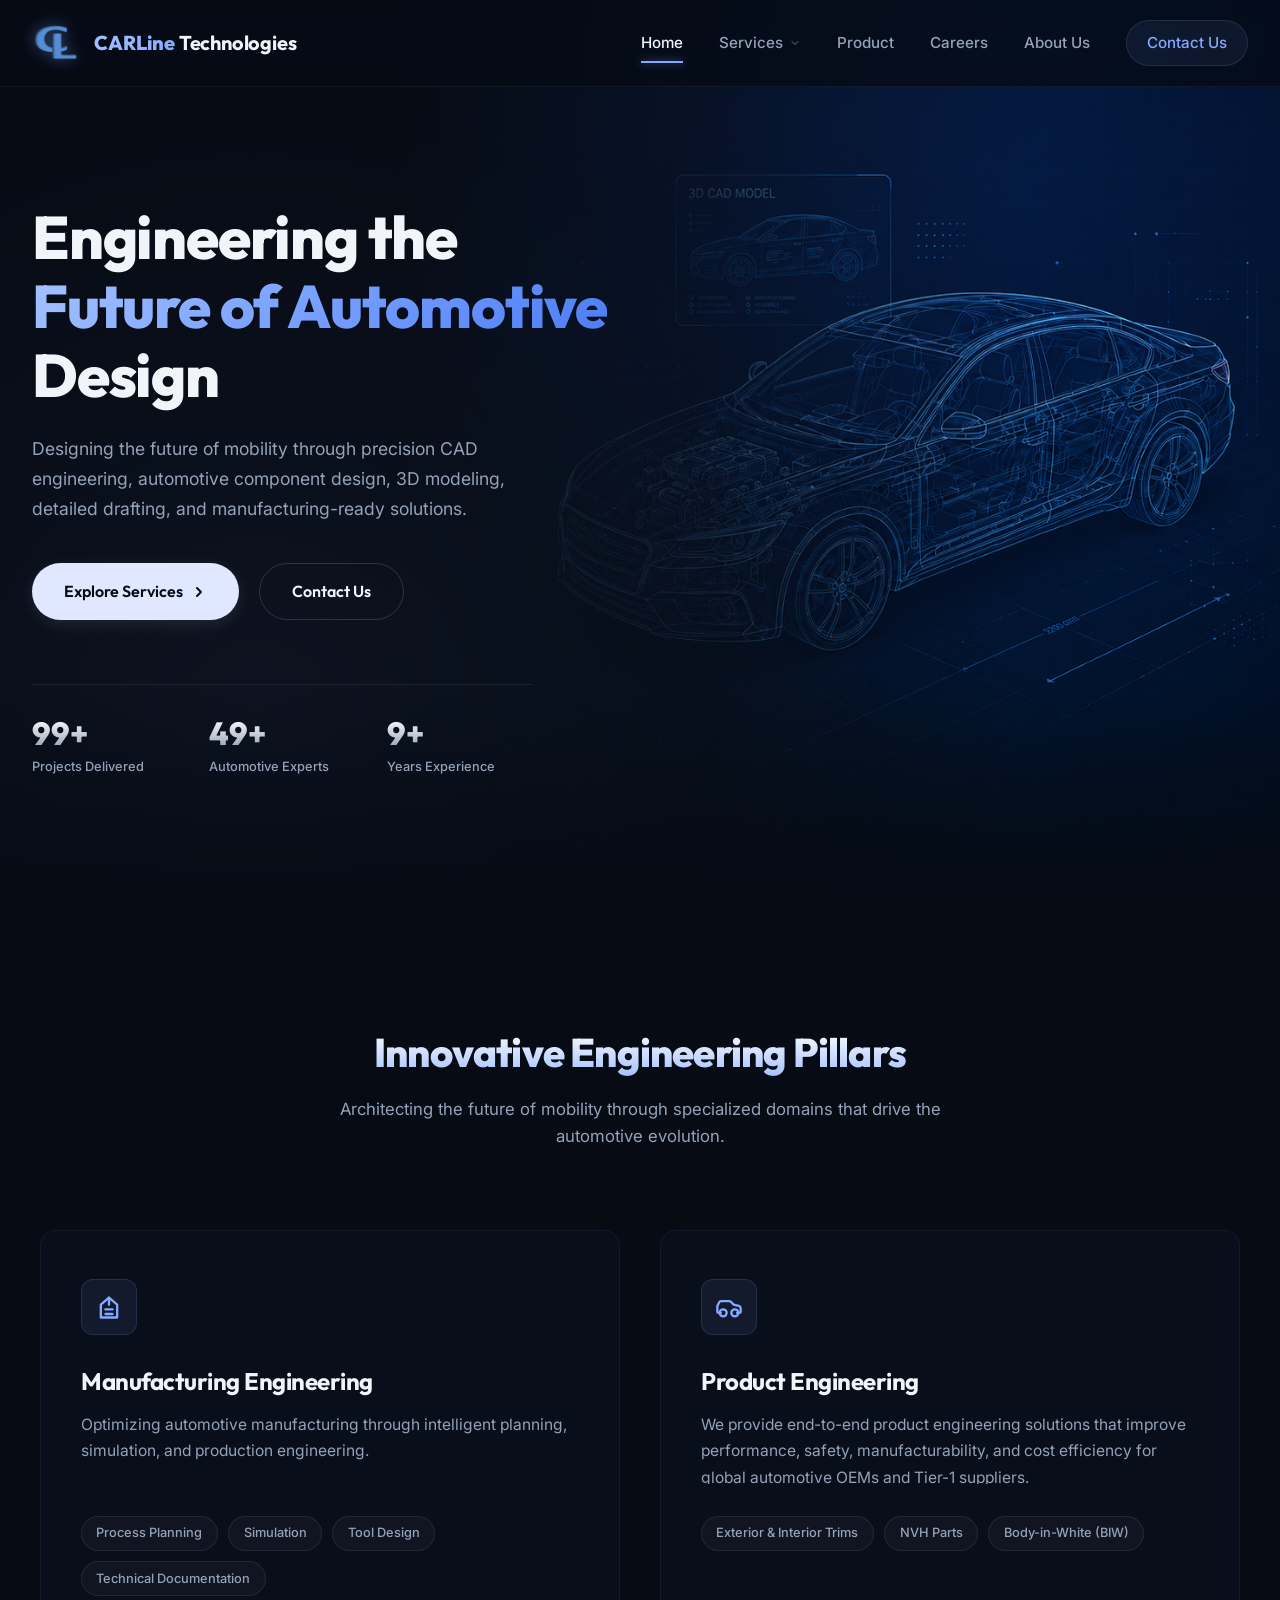
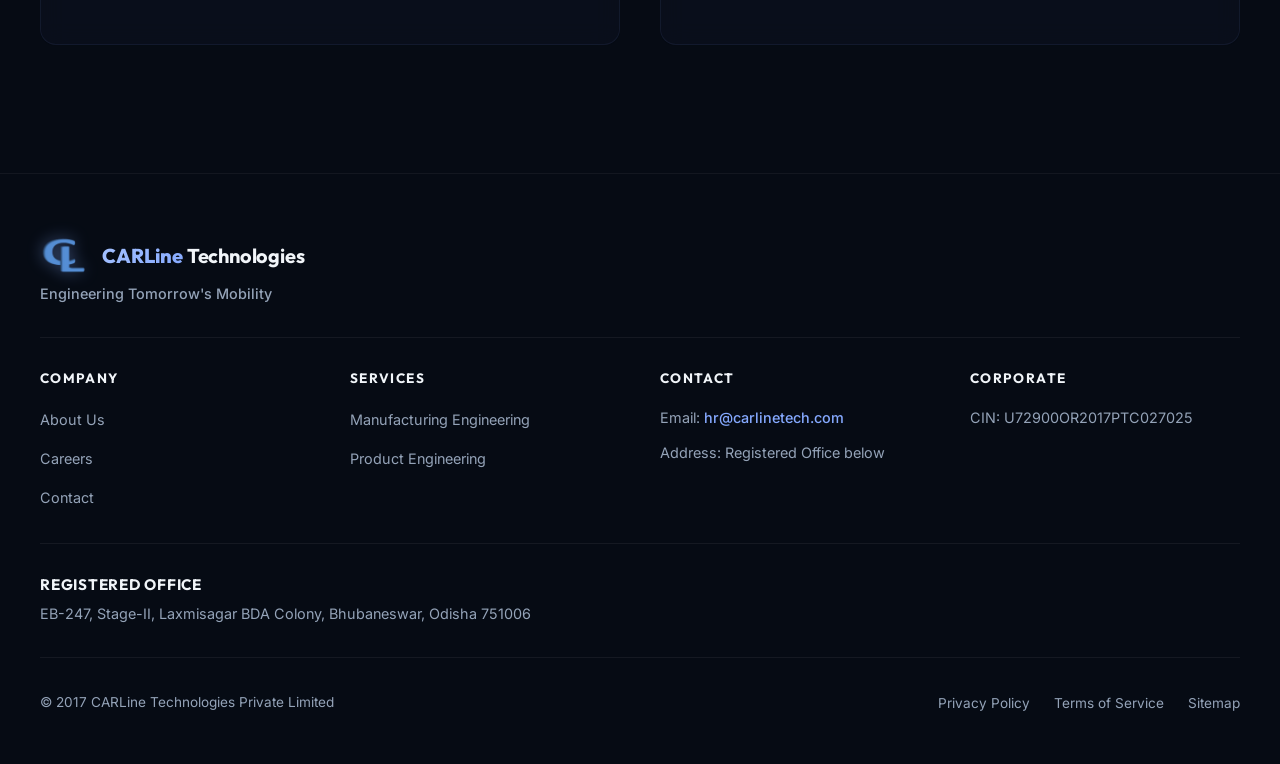
==== commit 4da64ce8: "last update of day1" ====
--- a/index.html
+++ b/index.html
@@ -1,632 +1,238 @@
-<!DOCTYPE html>-
-<html lang="en">-
-<head>-
-  <meta charset="UTF-8">-
-  <meta name="viewport" content="width=device-width, initial-scale=1.0">-
-  <title>CARLine Technologies - Engineering the Future of Automotive Design</title>-
-  <meta name="description" content="Precision CAD engineering, automotive component design, 3D modeling, detailed drafting, and manufacturing-ready solutions by CARLine Technologies.">-
-  -
-  <!-- Google Fonts -->-
-  <link rel="preconnect" href="https://fonts.googleapis.com">-
-  <link rel="preconnect" href="https://fonts.gstatic.com" crossorigin>-
-  <link href="https://fonts.googleapis.com/css2?family=Inter:wght@300;400;500;600;700&family=Outfit:wght@300;400;500;600;700;800&display=swap" rel="stylesheet">-
-  -
-  <!-- Split Modular CSS Stylesheets -->-
-  <link rel="stylesheet" href="css/global.css">-
-  <link rel="stylesheet" href="css/navbar.css">-
-  <link rel="stylesheet" href="css/hero.css">-
-  <link rel="stylesheet" href="css/services.css">-
-  <link rel="stylesheet" href="css/footer.css">-
-  <link rel="stylesheet" href="css/responsive.css">-
-</head>-
-<body>-
--
-  <!-- Navigation Bar -->-
-  <header class="header">-
-    <div class="header-container">-
-      <a href="index.html" class="logo-container" aria-label="CARLine Technologies Home">-
-        <img src="images/logo.png" alt="CARLine Logo" class="logo-img">-
-        <span class="logo-text"><span>CARLine</span> Technologies</span>-
-      </a>-
-      -
-      <!-- Desktop Navigation -->-
-      <nav class="nav-desktop" aria-label="Main Navigation">-
-        <ul class="nav-list">-
-          <li><a href="index.html" class="nav-link active">Home</a></li>-
-          -
-          <!-- Services Dropdown Item (KPIT-Style) -->-
-          <li class="nav-item-dropdown">-
-            <a href="services.html" class="nav-link">-
-              Services-
-              <svg class="dropdown-chevron" viewBox="0 0 24 24" fill="none" stroke="currentColor" stroke-width="2" stroke-linecap="round" stroke-linejoin="round">-
-                <polyline points="6 9 12 15 18 9"/>-
-              </svg>-
-            </a>-
-            <div class="mega-dropdown">-
-              <!-- Card 1: Manufacturing Engineering -->-
-              <a href="manufacturing-engineering.html" class="dropdown-card">-
-                <svg class="dropdown-card-icon" viewBox="0 0 24 24" fill="none" stroke="currentColor" stroke-width="2" stroke-linecap="round" stroke-linejoin="round">-
-                  <path d="M19 10V21H5V10L12 4L19 10Z"/>-
-                  <path d="M12 4V10"/>-
-                  <path d="M9 14H15"/>-
-                  <path d="M9 18H15"/>-
-                </svg>-
-                <div class="dropdown-card-title">-
-                  Manufacturing Eng.-
-                  <svg class="dropdown-card-arrow" viewBox="0 0 24 24" fill="none" stroke="currentColor" stroke-width="2" stroke-linecap="round" stroke-linejoin="round">-
-                    <polyline points="9 18 15 12 9 6"/>-
-                  </svg>-
-                </div>-
-                <div class="dropdown-card-desc">Optimizing production planning, plant simulations, & tooling.</div>-
-              </a>-
-              -
-              <!-- Card 2: Product Engineering -->-
-              <a href="product-engineering.html" class="dropdown-card">-
-                <svg class="dropdown-card-icon" viewBox="0 0 24 24" fill="none" stroke="currentColor" stroke-width="2" stroke-linecap="round" stroke-linejoin="round">-
-                  <path d="M19 17h2c.6 0 1-.4 1-1v-3c0-.9-.7-1.7-1.5-1.9C18.7 10.6 16 10 16 10s-1.3-1.4-2.2-2.3c-.5-.4-1.1-.7-1.8-.7H5c-.6 0-1.1.4-1.4.9l-1.4 2.9C2.1 11 2 11.3 2 11.5V16c0 .6.4 1 1 1h2"/>-
-                  <circle cx="7" cy="17" r="3"/>-
-                  <circle cx="17" cy="17" r="3"/>-
-                </svg>-
-                <div class="dropdown-card-title">-
-                  Product Engineering-
-                  <svg class="dropdown-card-arrow" viewBox="0 0 24 24" fill="none" stroke="currentColor" stroke-width="2" stroke-linecap="round" stroke-linejoin="round">-
-                    <polyline points="9 18 15 12 9 6"/>-
-                  </svg>-
-                </div>-
-                <div class="dropdown-card-desc">End-to-end design for BIW, interior trims, & NVH parts.</div>-
-              </a>-
-            </div>-
-          </li>-
-          -
-          <li><a href="product-engineering.html" class="nav-link">Product</a></li>-
-          <li><a href="careers.html" class="nav-link">Careers</a></li>-
-          <li><a href="about.html" class="nav-link">About Us</a></li>-
-          <li><a href="contact.html" class="nav-link nav-btn-contact">Contact Us</a></li>-
-        </ul>-
-      </nav>-
-      -
-      <!-- Mobile Nav Toggle -->-
-      <button class="mobile-nav-toggle" aria-label="Toggle Menu" aria-expanded="false" aria-controls="mobile-nav">-
-        <span class="hamburger-bar"></span>-
-        <span class="hamburger-bar"></span>-
-        <span class="hamburger-bar"></span>-
-      </button>-
-    </div>-
-  </header>-
--
-  <!-- Mobile Drawer Menu -->-
-  <div class="mobile-nav-overlay" id="mobile-nav">-
-    <nav class="nav-mobile" aria-label="Mobile Navigation">-
-      <ul class="nav-mobile-list">-
-        <li><a href="index.html" class="nav-mobile-link active">Home</a></li>-
-        -
-        <!-- Mobile Dropdown Accordion Item -->-
-        <li>-
-          <a href="#" class="nav-mobile-link mobile-dropdown-toggle">-
-            Services-
-            <svg class="dropdown-chevron" viewBox="0 0 24 24" fill="none" stroke="currentColor" stroke-width="2" stroke-linecap="round" stroke-linejoin="round">-
-              <polyline points="6 9 12 15 18 9"/>-
-            </svg>-
-          </a>-
-          <ul class="mobile-dropdown-menu">-
-            <li><a href="manufacturing-engineering.html" class="mobile-sub-link">Manufacturing Engineering</a></li>-
-            <li><a href="product-engineering.html" class="mobile-sub-link">Product Engineering</a></li>-
-          </ul>-
-        </li>-
-        -
-        <li><a href="product-engineering.html" class="nav-mobile-link">Product</a></li>-
-        <li><a href="careers.html" class="nav-mobile-link">Careers</a></li>-
-        <li><a href="about.html" class="nav-mobile-link">About Us</a></li>-
-        <li><a href="contact.html" class="nav-mobile-link mobile-btn-contact">Contact Us</a></li>-
-      </ul>-
-    </nav>-
-  </div>-
--
-  <main>-
-    <!-- Hero Section -->-
-    <section class="hero-section" id="home">-
-      <!-- Deep space glowing background grids -->-
-      <div class="hero-bg-glow"></div>-
-      -
-      <div class="hero-container">-
-        <!-- Hero Content (Left Side) -->-
-        <div class="hero-content">-
-          <h1 class="hero-title animate-fade-up">-
-            Engineering the <br>-
-            <span class="accent-text">Future of Automotive</span> <br>-
-            Design-
-          </h1>-
-          <p class="hero-subtitle animate-fade-up delay-1">-
-            Designing the future of mobility through precision CAD engineering, automotive component design, 3D modeling, detailed drafting, and manufacturing-ready solutions.-
-          </p>-
-          <div class="hero-ctas animate-fade-up delay-2">-
-            <a href="services.html" class="btn btn-primary">-
-              Explore Services-
-              <svg class="btn-arrow" width="16" height="16" viewBox="0 0 16 16" fill="none" xmlns="http://www.w3.org/2000/svg">-
-                <path d="M6 12L10 8L6 4" stroke="currentColor" stroke-width="2" stroke-linecap="round" stroke-linejoin="round"/>-
-              </svg>-
-            </a>-
-            <a href="contact.html" class="btn btn-secondary">Contact Us</a>-
-          </div>-
-          -
-          <!-- Metrics Grid (Hero Bottom Left) -->-
-          <div class="metrics-grid animate-fade-up delay-3">-
-            <div class="metric-item">-
-              <div class="metric-number"><span class="counter" data-target="100">0</span>+</div>-
-              <div class="metric-label">Projects Delivered</div>-
-            </div>-
-            <div class="metric-item">-
-              <div class="metric-number"><span class="counter" data-target="50">0</span>+</div>-
-              <div class="metric-label">Automotive Experts</div>-
-            </div>-
-            <div class="metric-item">-
-              <div class="metric-number"><span class="counter" data-target="10">0</span>+</div>-
-              <div class="metric-label">Years Experience</div>-
-            </div>-
-          </div>-
-        </div>-
-      </div>-
-    </section>-
--
-    <!-- Innovative Engineering Pillars Section -->-
-    <section class="pillars-section" id="services">-
-      <div class="pillars-container">-
-        <div class="section-header scroll-reveal">-
-          <h2 class="section-title">Innovative Engineering Pillars</h2>-
-          <p class="section-subtitle">Architecting the future of mobility through specialized domains that drive the automotive evolution.</p>-
-        </div>-
-        -
-        <div class="cards-grid">-
-          <!-- Card 1: Manufacturing Engineering Navigation Element -->-
-          <a href="manufacturing-engineering.html" class="pillar-card scroll-reveal">-
-            <div class="card-glow"></div>-
-            <div class="card-icon-container">-
-              <svg class="pillar-icon" viewBox="0 0 24 24" fill="none" xmlns="http://www.w3.org/2000/svg">-
-                <path d="M19 10V21H5V10L12 4L19 10Z" stroke="currentColor" stroke-width="2" stroke-linecap="round" stroke-linejoin="round"/>-
-                <path d="M12 4V10" stroke="currentColor" stroke-width="2" stroke-linecap="round" stroke-linejoin="round"/>-
-                <path d="M9 14H15" stroke="currentColor" stroke-width="2" stroke-linecap="round" stroke-linejoin="round"/>-
-                <path d="M9 18H15" stroke="currentColor" stroke-width="2" stroke-linecap="round" stroke-linejoin="round"/>-
-              </svg>-
-            </div>-
-            <h3 class="card-title">Manufacturing Engineering</h3>-
-            <p class="card-description">-
-              Optimizing automotive manufacturing through intelligent planning, simulation, and production engineering.-
-            </p>-
-            <div class="card-tags">-
-              <span class="tag">Process Planning</span>-
-              <span class="tag">Simulation</span>-
-              <span class="tag">Tool Design</span>-
-              <span class="tag">Technical Documentation</span>-
-            </div>-
-          </a>-
--
-          <!-- Card 2: Product Engineering Navigation Element -->-
-          <a href="product-engineering.html" class="pillar-card scroll-reveal">-
-            <div class="card-glow"></div>-
-            <div class="card-icon-container">-
-              <svg class="pillar-icon" viewBox="0 0 24 24" fill="none" xmlns="http://www.w3.org/2000/svg">-
-                <path d="M19 17h2c.6 0 1-.4 1-1v-3c0-.9-.7-1.7-1.5-1.9C18.7 10.6 16 10 16 10s-1.3-1.4-2.2-2.3c-.5-.4-1.1-.7-1.8-.7H5c-.6 0-1.1.4-1.4.9l-1.4 2.9C2.1 11 2 11.3 2 11.5V16c0 .6.4 1 1 1h2" stroke="currentColor" stroke-width="2" stroke-linecap="round" stroke-linejoin="round"/>-
-                <circle cx="7" cy="17" r="3" stroke="currentColor" stroke-width="2" stroke-linecap="round" stroke-linejoin="round"/>-
-                <circle cx="17" cy="17" r="3" stroke="currentColor" stroke-width="2" stroke-linecap="round" stroke-linejoin="round"/>-
-              </svg>-
-            </div>-
-            <h3 class="card-title">Product Engineering</h3>-
-            <p class="card-description">-
-              We provide end-to-end product engineering solutions that improve performance, safety, manufacturability, and cost efficiency for global automotive OEMs and Tier-1 suppliers.-
-            </p>-
-            <div class="card-tags">-
-              <span class="tag">Exterior & Interior Trims</span>-
-              <span class="tag">NVH Parts</span>-
-              <span class="tag">Body-in-White (BIW)</span>-
-            </div>-
-          </a>-
-        </div>-
-      </div>-
-    </section>-
-  </main>-
--
-    <!-- Footer -->-
-  <footer class="footer" id="contact">-
-    <div class="footer-container">-
-      -
-      <!-- Row 1: Brand Info -->-
-      <div class="footer-brand-row">-
-        <div class="footer-brand-logo">-
-          <img src="images/logo.png" alt="CARLine Logo" class="logo-img">-
-          <span class="logo-text"><span>CARLine</span> Technologies</span>-
-        </div>-
-        <div class="footer-brand-subtitle">Engineering Tomorrow's Mobility</div>-
-      </div>-
-      -
-      <div class="footer-divider"></div>-
-      -
-      <!-- Row 2: Grid -->-
-      <div class="footer-grid">-
-        <!-- Col 1: Company -->-
-        <div class="footer-col">-
-          <h4 class="footer-col-title">Company</h4>-
-          <ul class="footer-col-links">-
-            <li><a href="about.html" class="footer-col-link">About Us</a></li>-
-            <li><a href="careers.html" class="footer-col-link">Careers</a></li>-
-            <li><a href="contact.html" class="footer-col-link">Contact</a></li>-
-          </ul>-
-        </div>-
-        -
-        <!-- Col 2: Services -->-
-        <div class="footer-col">-
-          <h4 class="footer-col-title">Services</h4>-
-          <ul class="footer-col-links">-
-            <li><a href="manufacturing-engineering.html" class="footer-col-link">Manufacturing Engineering</a></li>-
-            <li><a href="product-engineering.html" class="footer-col-link">Product Engineering</a></li>-
-          </ul>-
-        </div>-
-        -
-        <!-- Col 3: Contact Info -->-
-        <div class="footer-col">-
-          <h4 class="footer-col-title">Contact</h4>-
-          <div class="footer-col-links">-
-            <div class="footer-contact-text">-
-              Email: <a href="mailto:hr@carlinetech.com">hr@carlinetech.com</a>-
-            </div>-
-            <div class="footer-contact-text">-
-              Address: Registered Office below-
-            </div>-
-          </div>-
-        </div>-
-        -
-        <!-- Col 4: Corporate Info -->-
-        <div class="footer-col">-
-          <h4 class="footer-col-title">Corporate</h4>-
-          <div class="footer-col-links">-
-            <div class="footer-contact-text">-
-              CIN: U72900OR2017PTC027025-
-            </div>-
-          </div>-
-        </div>-
-      </div>-
-      -
-      <div class="footer-divider"></div>-
-      -
-      <!-- Row 3: Registered Office -->-
-      <div class="footer-office-row">-
-        <h4 class="footer-office-title">Registered Office</h4>-
-        <p>EB-247, Stage-II, Laxmisagar BDA Colony, Bhubaneswar, Odisha 751006</p>-
-      </div>-
-      -
-      <div class="footer-divider"></div>-
-      -
-      <!-- Row 4: Bottom row -->-
-      <div class="footer-bottom-row">-
-        <div class="footer-copyright">-
-          &copy; 2017 CARLine Technologies Private Limited-
-        </div>-
-        <ul class="footer-policy-links">-
-          <li><a href="about.html" class="footer-policy-link">Privacy Policy</a></li>-
-          <li><a href="services.html" class="footer-policy-link">Terms of Service</a></li>-
-          <li><a href="index.html" class="footer-policy-link">Sitemap</a></li>-
-        </ul>-
-      </div>-
-      -
-    </div>-
-  </footer>-
--
-  <!-- Client JavaScript -->-
-  <script src="js/main.js"></script>-
-</body>-
-</html>-
+<!DOCTYPE html>
+
+<html lang="en">
+
+<head>
+
+  <meta charset="UTF-8">
+
+  <meta name="viewport" content="width=device-width, initial-scale=1.0">
+
+  <title>CARLine Technologies</title>
+
+  <meta name="description" content="Precision CAD engineering, automotive component design, 3D modeling, detailed drafting, and manufacturing-ready solutions by CARLine Technologies.">
+
+  <!-- Google Fonts -->
+  <link rel="preconnect" href="https://fonts.googleapis.com">
+  <link rel="preconnect" href="https://fonts.gstatic.com" crossorigin>
+  <link href="https://fonts.googleapis.com/css2?family=Inter:wght@300;400;500;600;700&family=Outfit:wght@300;400;500;600;700;800&display=swap" rel="stylesheet">
+
+  <!-- Split Modular CSS Stylesheets -->
+  <link rel="stylesheet" href="css/global.css">
+  <link rel="stylesheet" href="css/navbar.css">
+  <link rel="stylesheet" href="css/hero.css">
+  <link rel="stylesheet" href="css/services.css">
+  <link rel="stylesheet" href="css/footer.css">
+  <link rel="stylesheet" href="css/responsive.css">
+</head>
+<body>
+
+  <!-- Navigation Bar -->
+
+  <div id="header"></div>
+
+<main>
+
+    <!-- Hero Section -->
+
+    <section class="hero-section" id="home">
+
+      <!-- Deep space glowing background grids -->
+
+      <div class="hero-bg-glow"></div>
+
+
+
+      <div class="hero-container">
+
+        <!-- Hero Content (Left Side) -->
+        <div class="hero-content">
+         <h1 class="hero-title animate-fade-up">
+
+            Engineering the <br>
+            <span class="accent-text">Future of Automotive</span> <br>
+            Design
+          </h1>
+          <p class="hero-subtitle animate-fade-up delay-1">
+            Designing the future of mobility through precision CAD engineering, automotive component design, 3D modeling, detailed drafting, and manufacturing-ready solutions.
+          </p>
+          <div class="hero-ctas animate-fade-up delay-2">
+            <a href="services.html" class="btn btn-primary">
+              Explore Services
+              <svg class="btn-arrow" width="16" height="16" viewBox="0 0 16 16" fill="none" xmlns="http://www.w3.org/2000/svg">
+                <path d="M6 12L10 8L6 4" stroke="currentColor" stroke-width="2" stroke-linecap="round" stroke-linejoin="round"/>
+              </svg>
+            </a>
+
+            <a href="contact.html" class="btn btn-secondary">Contact Us</a>
+
+          </div>
+
+
+
+          <!-- Metrics Grid (Hero Bottom Left) -->
+
+          <div class="metrics-grid animate-fade-up delay-3">
+
+            <div class="metric-item">
+
+              <div class="metric-number"><span class="counter" data-target="100">0</span>+</div>
+
+              <div class="metric-label">Projects Delivered</div>
+
+            </div>
+
+            <div class="metric-item">
+
+              <div class="metric-number"><span class="counter" data-target="50">0</span>+</div>
+
+              <div class="metric-label">Automotive Experts</div>
+
+            </div>
+
+            <div class="metric-item">
+
+              <div class="metric-number"><span class="counter" data-target="10">0</span>+</div>
+
+              <div class="metric-label">Years Experience</div>
+
+            </div>
+
+          </div>
+
+        </div>
+
+      </div>
+
+    </section>
+
+
+
+    <!-- Innovative Engineering Pillars Section -->
+
+    <section class="pillars-section" id="services">
+
+      <div class="pillars-container">
+
+        <div class="section-header scroll-reveal">
+
+          <h2 class="section-title">Innovative Engineering Pillars</h2>
+
+          <p class="section-subtitle">Architecting the future of mobility through specialized domains that drive the automotive evolution.</p>
+
+        </div>
+
+
+
+        <div class="cards-grid">
+
+          <!-- Card 1: Manufacturing Engineering Navigation Element -->
+
+          <a href="manufacturing-engineering.html" class="pillar-card scroll-reveal">
+
+            <div class="card-glow"></div>
+
+            <div class="card-icon-container">
+
+              <svg class="pillar-icon" viewBox="0 0 24 24" fill="none" xmlns="http://www.w3.org/2000/svg">
+
+                <path d="M19 10V21H5V10L12 4L19 10Z" stroke="currentColor" stroke-width="2" stroke-linecap="round" stroke-linejoin="round"/>
+
+                <path d="M12 4V10" stroke="currentColor" stroke-width="2" stroke-linecap="round" stroke-linejoin="round"/>
+
+                <path d="M9 14H15" stroke="currentColor" stroke-width="2" stroke-linecap="round" stroke-linejoin="round"/>
+
+                <path d="M9 18H15" stroke="currentColor" stroke-width="2" stroke-linecap="round" stroke-linejoin="round"/>
+
+              </svg>
+
+            </div>
+
+            <h3 class="card-title">Manufacturing Engineering</h3>
+
+            <p class="card-description">
+
+              Optimizing automotive manufacturing through intelligent planning, simulation, and production engineering.
+
+            </p>
+
+            <div class="card-tags">
+
+              <span class="tag">Process Planning</span>
+
+              <span class="tag">Simulation</span>
+
+              <span class="tag">Tool Design</span>
+
+              <span class="tag">Technical Documentation</span>
+
+            </div>
+
+          </a>
+
+
+
+          <!-- Card 2: Product Engineering Navigation Element -->
+
+          <a href="product-engineering.html" class="pillar-card scroll-reveal">
+
+            <div class="card-glow"></div>
+
+            <div class="card-icon-container">
+
+              <svg class="pillar-icon" viewBox="0 0 24 24" fill="none" xmlns="http://www.w3.org/2000/svg">
+
+                <path d="M19 17h2c.6 0 1-.4 1-1v-3c0-.9-.7-1.7-1.5-1.9C18.7 10.6 16 10 16 10s-1.3-1.4-2.2-2.3c-.5-.4-1.1-.7-1.8-.7H5c-.6 0-1.1.4-1.4.9l-1.4 2.9C2.1 11 2 11.3 2 11.5V16c0 .6.4 1 1 1h2" stroke="currentColor" stroke-width="2" stroke-linecap="round" stroke-linejoin="round"/>
+
+                <circle cx="7" cy="17" r="3" stroke="currentColor" stroke-width="2" stroke-linecap="round" stroke-linejoin="round"/>
+
+                <circle cx="17" cy="17" r="3" stroke="currentColor" stroke-width="2" stroke-linecap="round" stroke-linejoin="round"/>
+
+              </svg>
+
+            </div>
+
+            <h3 class="card-title">Product Engineering</h3>
+
+            <p class="card-description">
+
+              We provide end-to-end product engineering solutions that improve performance, safety, manufacturability, and cost efficiency for global automotive OEMs and Tier-1 suppliers.
+
+            </p>
+
+            <div class="card-tags">
+
+              <span class="tag">Exterior & Interior Trims</span>
+
+              <span class="tag">NVH Parts</span>
+
+              <span class="tag">Body-in-White (BIW)</span>
+
+            </div>
+
+          </a>
+
+        </div>
+
+      </div>
+
+    </section>
+
+  </main>
+
+
+
+    <!-- Footer -->
+
+  <div id="footer"></div>
+
+
+
+  <!-- Client JavaScript -->
+
+  <script src="js/include.js"></script>
+  <script src="js/main.js"></script>
+
+</body>
+
+</html>
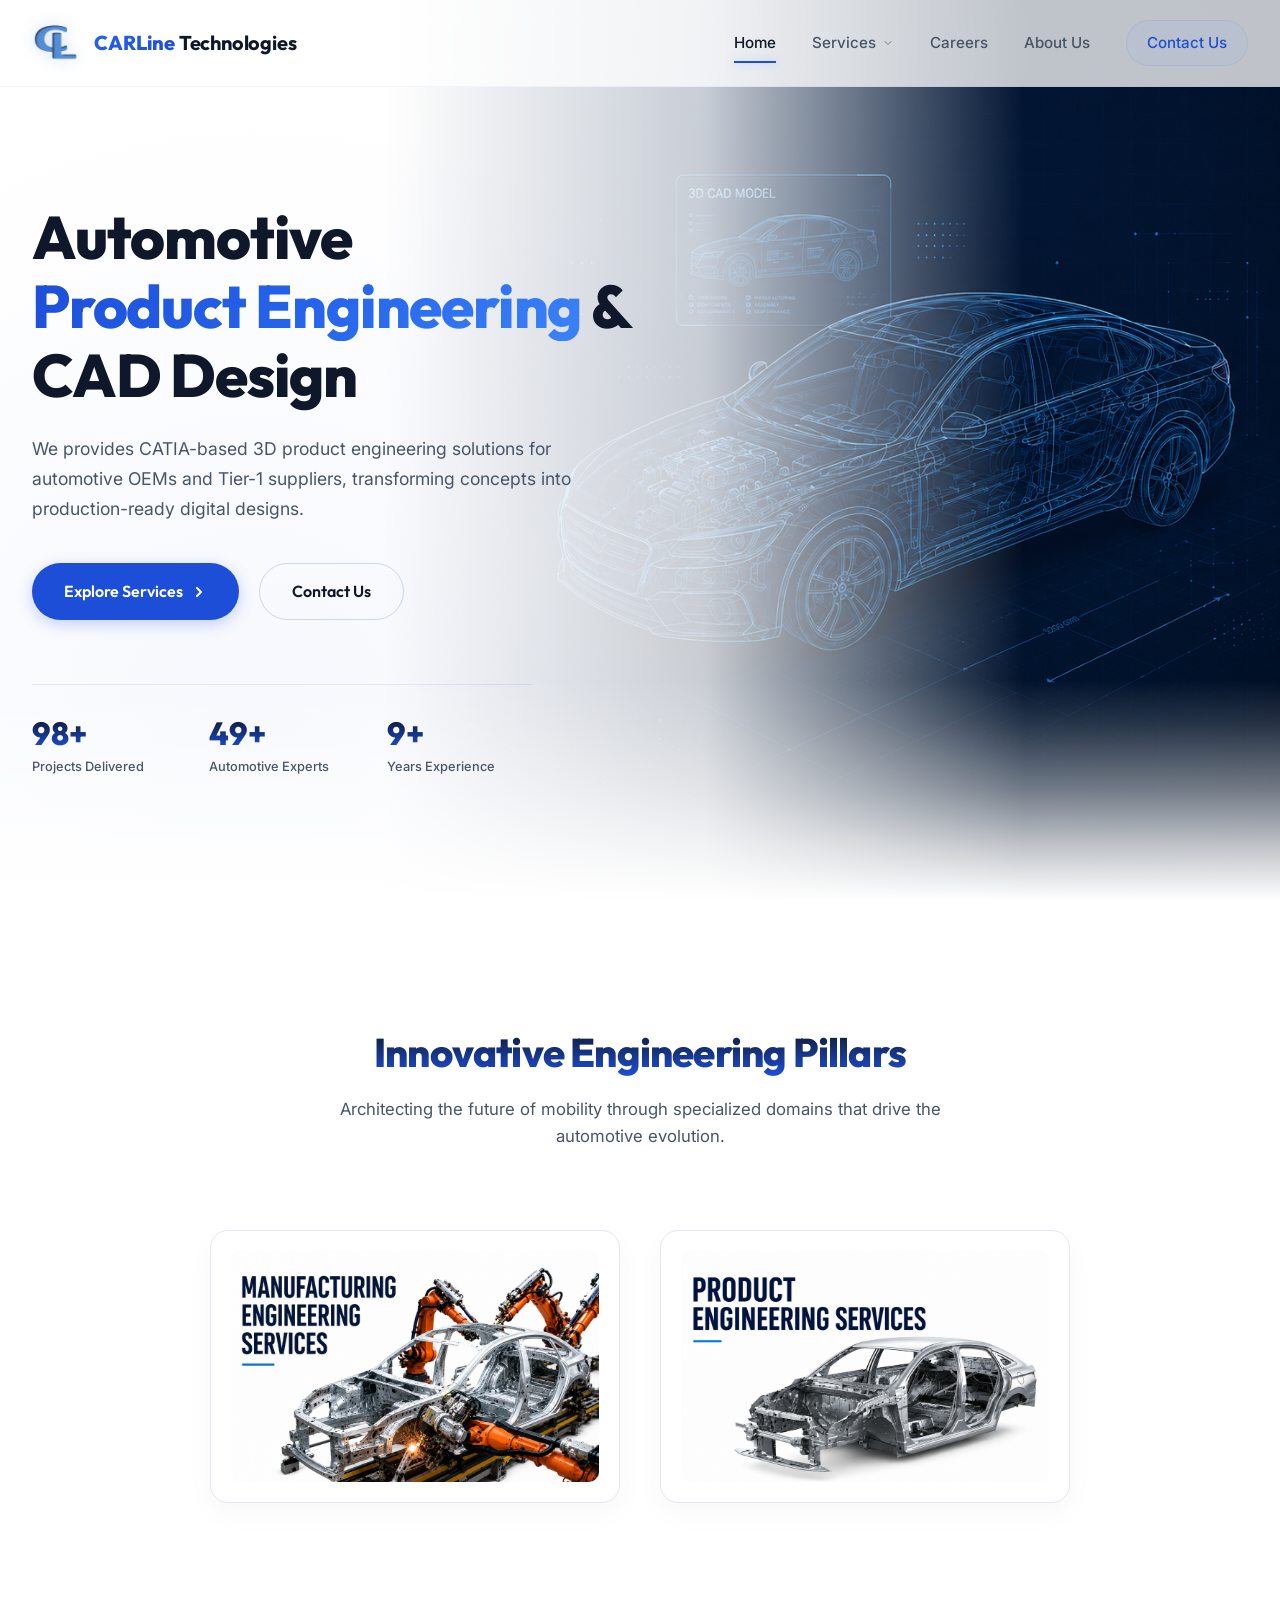
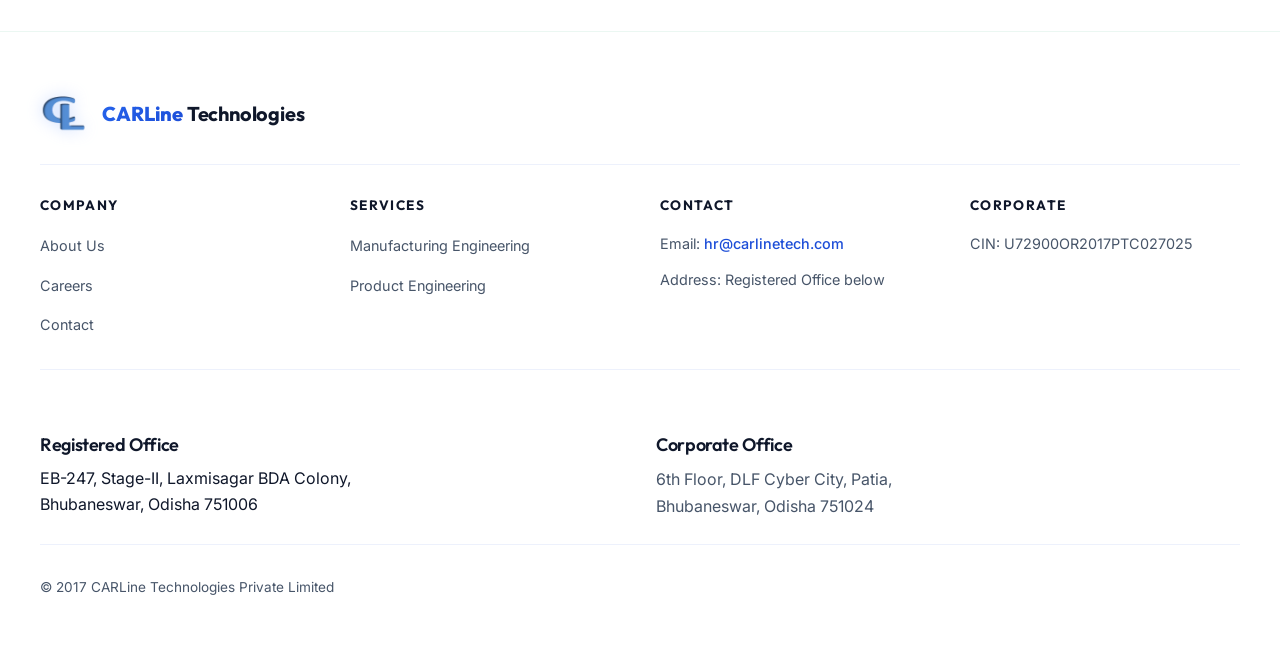
==== commit 6b26fb79: "Day 2" ====
--- a/index.html
+++ b/index.html
@@ -1,22 +1,14 @@
 <!DOCTYPE html>
-
 <html lang="en">
-
 <head>
-
   <meta charset="UTF-8">
-
   <meta name="viewport" content="width=device-width, initial-scale=1.0">
-
   <title>CARLine Technologies</title>
-
   <meta name="description" content="Precision CAD engineering, automotive component design, 3D modeling, detailed drafting, and manufacturing-ready solutions by CARLine Technologies.">
-
   <!-- Google Fonts -->
   <link rel="preconnect" href="https://fonts.googleapis.com">
   <link rel="preconnect" href="https://fonts.gstatic.com" crossorigin>
   <link href="https://fonts.googleapis.com/css2?family=Inter:wght@300;400;500;600;700&family=Outfit:wght@300;400;500;600;700;800&display=swap" rel="stylesheet">
-
   <!-- Split Modular CSS Stylesheets -->
   <link rel="stylesheet" href="css/global.css">
   <link rel="stylesheet" href="css/navbar.css">
@@ -26,35 +18,18 @@
   <link rel="stylesheet" href="css/responsive.css">
 </head>
 <body>
-
   <!-- Navigation Bar -->
-
   <div id="header"></div>
-
 <main>
-
     <!-- Hero Section -->
-
     <section class="hero-section" id="home">
-
       <!-- Deep space glowing background grids -->
-
       <div class="hero-bg-glow"></div>
-
-
-
       <div class="hero-container">
-
         <!-- Hero Content (Left Side) -->
         <div class="hero-content">
-         <h1 class="hero-title animate-fade-up">
-
-            Engineering the <br>
-            <span class="accent-text">Future of Automotive</span> <br>
-            Design
-          </h1>
-          <p class="hero-subtitle animate-fade-up delay-1">
-            Designing the future of mobility through precision CAD engineering, automotive component design, 3D modeling, detailed drafting, and manufacturing-ready solutions.
+         <h1 class="hero-title animate-fade-up">Automotive<span class="accent-text">Product Engineering</span> & CAD Design</h1>
+          <p class="hero-subtitle animate-fade-up delay-1">We provides CATIA-based 3D product engineering solutions for automotive OEMs and Tier-1 suppliers, transforming concepts into production-ready digital designs.
           </p>
           <div class="hero-ctas animate-fade-up delay-2">
             <a href="services.html" class="btn btn-primary">
@@ -63,176 +38,52 @@
                 <path d="M6 12L10 8L6 4" stroke="currentColor" stroke-width="2" stroke-linecap="round" stroke-linejoin="round"/>
               </svg>
             </a>
-
             <a href="contact.html" class="btn btn-secondary">Contact Us</a>
-
           </div>
-
-
-
           <!-- Metrics Grid (Hero Bottom Left) -->
-
           <div class="metrics-grid animate-fade-up delay-3">
-
             <div class="metric-item">
-
               <div class="metric-number"><span class="counter" data-target="100">0</span>+</div>
-
               <div class="metric-label">Projects Delivered</div>
-
             </div>
-
             <div class="metric-item">
-
               <div class="metric-number"><span class="counter" data-target="50">0</span>+</div>
-
               <div class="metric-label">Automotive Experts</div>
-
             </div>
-
             <div class="metric-item">
-
               <div class="metric-number"><span class="counter" data-target="10">0</span>+</div>
-
               <div class="metric-label">Years Experience</div>
-
             </div>
-
           </div>
-
         </div>
-
       </div>
-
     </section>
 
-
-
     <!-- Innovative Engineering Pillars Section -->
-
     <section class="pillars-section" id="services">
-
       <div class="pillars-container">
-
         <div class="section-header scroll-reveal">
-
           <h2 class="section-title">Innovative Engineering Pillars</h2>
-
           <p class="section-subtitle">Architecting the future of mobility through specialized domains that drive the automotive evolution.</p>
-
         </div>
-
-
-
         <div class="cards-grid">
-
           <!-- Card 1: Manufacturing Engineering Navigation Element -->
-
           <a href="manufacturing-engineering.html" class="pillar-card scroll-reveal">
-
-            <div class="card-glow"></div>
-
-            <div class="card-icon-container">
-
-              <svg class="pillar-icon" viewBox="0 0 24 24" fill="none" xmlns="http://www.w3.org/2000/svg">
-
-                <path d="M19 10V21H5V10L12 4L19 10Z" stroke="currentColor" stroke-width="2" stroke-linecap="round" stroke-linejoin="round"/>
-
-                <path d="M12 4V10" stroke="currentColor" stroke-width="2" stroke-linecap="round" stroke-linejoin="round"/>
-
-                <path d="M9 14H15" stroke="currentColor" stroke-width="2" stroke-linecap="round" stroke-linejoin="round"/>
-
-                <path d="M9 18H15" stroke="currentColor" stroke-width="2" stroke-linecap="round" stroke-linejoin="round"/>
-
-              </svg>
-
-            </div>
-
-            <h3 class="card-title">Manufacturing Engineering</h3>
-
-            <p class="card-description">
-
-              Optimizing automotive manufacturing through intelligent planning, simulation, and production engineering.
-
-            </p>
-
-            <div class="card-tags">
-
-              <span class="tag">Process Planning</span>
-
-              <span class="tag">Simulation</span>
-
-              <span class="tag">Tool Design</span>
-
-              <span class="tag">Technical Documentation</span>
-
-            </div>
-
+            <img src="images/manufacturing_engineering_exact.jpg" alt="Manufacturing Engineering Services" class="pillar-card-image" loading="lazy">
           </a>
-
-
-
           <!-- Card 2: Product Engineering Navigation Element -->
-
           <a href="product-engineering.html" class="pillar-card scroll-reveal">
-
-            <div class="card-glow"></div>
-
-            <div class="card-icon-container">
-
-              <svg class="pillar-icon" viewBox="0 0 24 24" fill="none" xmlns="http://www.w3.org/2000/svg">
-
-                <path d="M19 17h2c.6 0 1-.4 1-1v-3c0-.9-.7-1.7-1.5-1.9C18.7 10.6 16 10 16 10s-1.3-1.4-2.2-2.3c-.5-.4-1.1-.7-1.8-.7H5c-.6 0-1.1.4-1.4.9l-1.4 2.9C2.1 11 2 11.3 2 11.5V16c0 .6.4 1 1 1h2" stroke="currentColor" stroke-width="2" stroke-linecap="round" stroke-linejoin="round"/>
-
-                <circle cx="7" cy="17" r="3" stroke="currentColor" stroke-width="2" stroke-linecap="round" stroke-linejoin="round"/>
-
-                <circle cx="17" cy="17" r="3" stroke="currentColor" stroke-width="2" stroke-linecap="round" stroke-linejoin="round"/>
-
-              </svg>
-
-            </div>
-
-            <h3 class="card-title">Product Engineering</h3>
-
-            <p class="card-description">
-
-              We provide end-to-end product engineering solutions that improve performance, safety, manufacturability, and cost efficiency for global automotive OEMs and Tier-1 suppliers.
-
-            </p>
-
-            <div class="card-tags">
-
-              <span class="tag">Exterior & Interior Trims</span>
-
-              <span class="tag">NVH Parts</span>
-
-              <span class="tag">Body-in-White (BIW)</span>
-
-            </div>
-
+            <img src="images/product_engineering_exact.png" alt="Product Engineering Services" class="pillar-card-image" loading="lazy">
           </a>
-
         </div>
-
       </div>
-
     </section>
-
   </main>
 
-
-
     <!-- Footer -->
-
   <div id="footer"></div>
-
-
-
   <!-- Client JavaScript -->
-
   <script src="js/include.js"></script>
   <script src="js/main.js"></script>
-
 </body>
-
-</html>
+</html>
--- a/css/global.css
+++ b/css/global.css
@@ -5,17 +5,17 @@
 
 /* Root Variables / Design Tokens */
 :root {
-  --bg-primary: #060B14;
-  --bg-secondary: #0a0e1a;
-  --bg-tertiary: #101626;
+  --bg-primary: #ffffff;
+  --bg-secondary: #f8fafc;
+  --bg-tertiary: #f1f5f9;
   
-  --accent-blue: #85a9ff;
-  --accent-blue-rgb: 133, 169, 255;
-  --accent-light: #e0e8ff;
-  --text-main: #f1f5f9;
-  --text-muted: #94a3b8;
-  --border-color: rgba(133, 169, 255, 0.15);
-  --border-hover: rgba(133, 169, 255, 0.4);
+  --accent-blue: #1d4ed8;
+  --accent-blue-rgb: 29, 78, 216;
+  --accent-light: #eff6ff;
+  --text-main: #0f172a;
+  --text-muted: #475569;
+  --border-color: rgba(29, 78, 216, 0.08);
+  --border-hover: rgba(29, 78, 216, 0.25);
   
   --font-display: 'Outfit', -apple-system, BlinkMacSystemFont, "Segoe UI", Roboto, sans-serif;
   --font-body: 'Inter', -apple-system, BlinkMacSystemFont, "Segoe UI", Roboto, sans-serif;
@@ -117,12 +117,12 @@
   max-width: 600px;
   text-align: center;
   padding: 4rem 2rem;
-  background: rgba(16, 22, 38, 0.4);
+  background: rgba(255, 255, 255, 0.85);
   backdrop-filter: blur(12px);
   border: 1px solid var(--border-color);
   border-radius: 16px;
   z-index: 5;
-  box-shadow: 0 10px 45px rgba(0, 0, 0, 0.5);
+  box-shadow: 0 10px 45px rgba(0, 0, 0, 0.06);
   animation: fadeUp 0.8s cubic-bezier(0.25, 1, 0.5, 1) forwards;
 }
 
@@ -136,7 +136,7 @@
 .placeholder-title {
   font-size: 2.25rem;
   margin-bottom: 1rem;
-  background: linear-gradient(135deg, #ffffff 0%, #85a9ff 100%);
+  background: linear-gradient(135deg, var(--text-main) 0%, var(--accent-blue) 100%);
   -webkit-background-clip: text;
   -webkit-text-fill-color: transparent;
 }
--- a/css/navbar.css
+++ b/css/navbar.css
@@ -10,17 +10,17 @@
   left: 0;
   width: 100%;
   z-index: 100;
-  background: rgba(6, 11, 20, 0.75);
+  background: rgba(255, 255, 255, 0.75);
   backdrop-filter: blur(12px);
   -webkit-backdrop-filter: blur(12px);
-  border-bottom: 1px solid rgba(255, 255, 255, 0.05);
+  border-bottom: 1px solid rgba(29, 78, 216, 0.05);
   transition: var(--transition-smooth);
 }
 
 .header.scrolled {
-  background: rgba(6, 11, 20, 0.9);
-  box-shadow: 0 4px 30px rgba(0, 0, 0, 0.4);
-  border-bottom: 1px solid rgba(133, 169, 255, 0.1);
+  background: rgba(255, 255, 255, 0.9);
+  box-shadow: 0 4px 30px rgba(0, 0, 0, 0.03);
+  border-bottom: 1px solid rgba(29, 78, 216, 0.1);
 }
 
 .header-container {
@@ -62,7 +62,7 @@
 .logo-text span {
   font-weight: 800;
   color: var(--accent-blue);
-  background: linear-gradient(135deg, #a5c2ff 0%, #85a9ff 100%);
+  background: linear-gradient(135deg, #2563eb 0%, #1d4ed8 100%);
   -webkit-background-clip: text;
   -webkit-text-fill-color: transparent;
 }
@@ -122,9 +122,9 @@
 
 .nav-btn-contact:hover {
   background: var(--accent-blue);
-  color: var(--bg-primary) !important;
+  color: #ffffff !important;
   border-color: var(--accent-blue);
-  box-shadow: 0 0 20px rgba(133, 169, 255, 0.4);
+  box-shadow: 0 0 20px rgba(29, 78, 216, 0.2);
   transform: translateY(-1px);
 }
 
@@ -159,12 +159,12 @@
   transform: translateX(-50%) translateY(20px);
   width: 500px;
   padding: 1.5rem;
-  background: rgba(10, 14, 26, 0.96);
+  background: rgba(255, 255, 255, 0.98);
   backdrop-filter: blur(20px);
   -webkit-backdrop-filter: blur(20px);
-  border: 1px solid rgba(133, 169, 255, 0.15);
+  border: 1px solid rgba(29, 78, 216, 0.1);
   border-radius: 12px;
-  box-shadow: 0 15px 50px rgba(0, 0, 0, 0.6);
+  box-shadow: 0 15px 50px rgba(0, 0, 0, 0.08);
   opacity: 0;
   visibility: hidden;
   display: grid;
@@ -187,18 +187,18 @@
 .dropdown-card {
   display: flex;
   flex-direction: column;
-  background: rgba(255, 255, 255, 0.02);
-  border: 1px solid rgba(255, 255, 255, 0.05);
+  background: rgba(29, 78, 216, 0.02);
+  border: 1px solid rgba(29, 78, 216, 0.04);
   border-radius: 8px;
   padding: 1.25rem 1rem;
   transition: var(--transition-smooth);
 }
 
 .dropdown-card:hover {
-  background: rgba(133, 169, 255, 0.06);
-  border-color: rgba(133, 169, 255, 0.35);
+  background: rgba(29, 78, 216, 0.06);
+  border-color: rgba(29, 78, 216, 0.25);
   transform: translateY(-2px);
-  box-shadow: 0 5px 15px rgba(0, 0, 0, 0.3);
+  box-shadow: 0 5px 15px rgba(0, 0, 0, 0.05);
 }
 
 .dropdown-card-icon {
@@ -210,7 +210,7 @@
 }
 
 .dropdown-card:hover .dropdown-card-icon {
-  color: #ffffff;
+  color: var(--accent-blue);
 }
 
 .dropdown-card-title {
@@ -235,7 +235,7 @@
 .dropdown-card:hover .dropdown-card-arrow {
   transform: translateX(3px);
   opacity: 1;
-  color: #ffffff;
+  color: var(--accent-blue);
 }
 
 .dropdown-card-desc {
@@ -289,7 +289,7 @@
   left: 0;
   width: 100%;
   height: 100vh;
-  background: rgba(6, 11, 20, 0.96);
+  background: rgba(255, 255, 255, 0.98);
   backdrop-filter: blur(20px);
   -webkit-backdrop-filter: blur(20px);
   z-index: 95;
--- a/css/hero.css
+++ b/css/hero.css
@@ -23,7 +23,7 @@
   width: 100%;
   height: 100%;
   background-image: 
-    linear-gradient(to right, #060B14 0%, #060B14 30%, rgba(6, 11, 20, 0.8) 55%, rgba(6, 11, 20, 0) 80%),
+    linear-gradient(to right, #ffffff 0%, #ffffff 30%, rgba(255, 255, 255, 0.8) 55%, rgba(255, 255, 255, 0) 80%),
     url('../images/v1_221.png');
   background-position: center, right center;
   background-repeat: no-repeat;
@@ -42,10 +42,10 @@
   height: 220px; /* Desktop: fade height around 180-240px */
   background-image: linear-gradient(
     to bottom,
-    rgba(6, 11, 20, 0) 0%,
-    rgba(6, 11, 20, 0.15) 20%,
-    rgba(6, 11, 20, 0.45) 50%,
-    rgba(6, 11, 20, 0.75) 75%,
+    rgba(255, 255, 255, 0) 0%,
+    rgba(255, 255, 255, 0.15) 20%,
+    rgba(255, 255, 255, 0.45) 50%,
+    rgba(255, 255, 255, 0.75) 75%,
     var(--bg-primary) 100%
   );
   z-index: 3;
@@ -60,8 +60,8 @@
   width: 100%;
   height: 100%;
   background: 
-    radial-gradient(circle at 80% 20%, rgba(30, 78, 216, 0.15) 0%, transparent 50%),
-    radial-gradient(circle at 20% 80%, rgba(133, 169, 255, 0.05) 0%, transparent 50%);
+    radial-gradient(circle at 80% 20%, rgba(37, 99, 235, 0.06) 0%, transparent 50%),
+    radial-gradient(circle at 20% 80%, rgba(29, 78, 216, 0.04) 0%, transparent 50%);
   pointer-events: none;
   z-index: 2;
 }
@@ -93,7 +93,7 @@
 }
 
 .accent-text {
-  background: linear-gradient(135deg, #a5c2ff 0%, #769fff 50%, #4c7df5 100%);
+  background: linear-gradient(135deg, #1d4ed8 0%, #2563eb 50%, #3b82f6 100%);
   -webkit-background-clip: text;
   -webkit-text-fill-color: transparent;
   display: inline-block;
@@ -129,15 +129,15 @@
 }
 
 .btn-primary {
-  background: var(--accent-light);
-  color: var(--bg-primary);
+  background: var(--accent-blue);
+  color: #ffffff;
   border: none;
-  box-shadow: 0 4px 15px rgba(255, 255, 255, 0.1);
+  box-shadow: 0 4px 15px rgba(29, 78, 216, 0.25);
 }
 
 .btn-primary:hover {
-  background: #ffffff;
-  box-shadow: 0 4px 25px rgba(255, 255, 255, 0.25);
+  background: #1e40af;
+  box-shadow: 0 4px 25px rgba(29, 78, 216, 0.4);
   transform: translateY(-2px);
 }
 
@@ -153,12 +153,12 @@
 .btn-secondary {
   background: transparent;
   color: var(--text-main);
-  border: 1px solid rgba(255, 255, 255, 0.15);
+  border: 1px solid rgba(29, 78, 216, 0.2);
 }
 
 .btn-secondary:hover {
-  background: rgba(255, 255, 255, 0.05);
-  border-color: rgba(255, 255, 255, 0.3);
+  background: rgba(29, 78, 216, 0.04);
+  border-color: var(--accent-blue);
   transform: translateY(-2px);
 }
 
@@ -168,7 +168,7 @@
   grid-template-columns: repeat(3, 1fr);
   gap: 2rem;
   max-width: 500px;
-  border-top: 1px solid rgba(255, 255, 255, 0.08);
+  border-top: 1px solid rgba(29, 78, 216, 0.1);
   padding-top: 2rem;
 }
 
@@ -184,7 +184,7 @@
   color: var(--text-main);
   line-height: 1;
   margin-bottom: 0.5rem;
-  background: linear-gradient(180deg, #ffffff 0%, #94a3b8 100%);
+  background: linear-gradient(180deg, var(--text-main) 0%, var(--accent-blue) 100%);
   -webkit-background-clip: text;
   -webkit-text-fill-color: transparent;
 }
--- a/css/services.css
+++ b/css/services.css
@@ -27,7 +27,7 @@
   font-weight: 800;
   margin-bottom: 1.25rem;
   letter-spacing: -0.02em;
-  background: linear-gradient(180deg, #ffffff 0%, #a5c2ff 100%);
+  background: linear-gradient(180deg, var(--text-main) 0%, var(--accent-blue) 100%);
   -webkit-background-clip: text;
   -webkit-text-fill-color: transparent;
 }
@@ -41,31 +41,47 @@
 /* Grid layout for the cards */
 .cards-grid {
   display: grid;
+  grid-template-columns: repeat(3, 1fr);
+  gap: 2.5rem;
+  justify-content: center;
+}
+
+#services .cards-grid {
+  max-width: 860px;
+  margin: 0 auto;
   grid-template-columns: repeat(2, 1fr);
-  gap: 2.5rem;
 }
 
 /* Glassmorphism Cards as Link Blocks */
 .pillar-card {
   display: block; /* Ensure it behaves as a full link block */
   position: relative;
-  background: rgba(16, 22, 38, 0.4);
-  backdrop-filter: blur(12px);
-  -webkit-backdrop-filter: blur(12px);
-  border: 1px solid rgba(133, 169, 255, 0.08);
-  border-radius: 16px;
-  padding: 3rem 2.5rem;
-  transition: var(--transition-smooth);
+  background: #ffffff;
+  border: 1px solid #e2e8f0;
+  border-radius: 18px;
+  padding: 1.25rem;
+  transition: transform 0.35s cubic-bezier(0.25, 1, 0.5, 1), box-shadow 0.35s cubic-bezier(0.25, 1, 0.5, 1);
   overflow: hidden;
-  text-align: left;
+  aspect-ratio: 3 / 2;
+  box-shadow: 0 10px 30px rgba(0, 0, 0, 0.03);
 }
 
 .pillar-card:hover {
   transform: translateY(-6px);
-  border-color: rgba(133, 169, 255, 0.25);
-  box-shadow: 
-    0 10px 30px rgba(0, 0, 0, 0.5), 
-    0 0 30px rgba(133, 169, 255, 0.08);
+  box-shadow: 0 15px 40px rgba(29, 78, 216, 0.08);
+}
+
+.pillar-card-image {
+  width: 100%;
+  height: 100%;
+  object-fit: cover;
+  border-radius: 10px;
+  transition: transform 0.35s cubic-bezier(0.25, 1, 0.5, 1);
+  display: block;
+}
+
+.pillar-card:hover .pillar-card-image {
+  transform: scale(1.04);
 }
 
 .card-glow {
@@ -93,8 +109,8 @@
   align-items: center;
   justify-content: center;
   border-radius: 12px;
-  background: rgba(133, 169, 255, 0.08);
-  border: 1px solid rgba(133, 169, 255, 0.15);
+  background: rgba(29, 78, 216, 0.08);
+  border: 1px solid rgba(29, 78, 216, 0.15);
   color: var(--accent-blue);
   margin-bottom: 2rem;
   position: relative;
@@ -104,8 +120,8 @@
 
 .pillar-card:hover .card-icon-container {
   background: var(--accent-blue);
-  color: var(--bg-primary);
-  box-shadow: 0 0 15px rgba(133, 169, 255, 0.3);
+  color: #ffffff;
+  box-shadow: 0 0 15px rgba(29, 78, 216, 0.3);
   transform: scale(1.05);
 }
 
@@ -148,21 +164,21 @@
   font-weight: 500;
   padding: 0.4rem 0.9rem;
   border-radius: 50px;
-  background: rgba(255, 255, 255, 0.03);
-  border: 1px solid rgba(255, 255, 255, 0.08);
+  background: rgba(29, 78, 216, 0.03);
+  border: 1px solid rgba(29, 78, 216, 0.08);
   color: var(--text-muted);
   transition: var(--transition-fast);
 }
 
 .pillar-card:hover .tag {
-  border-color: rgba(133, 169, 255, 0.12);
-  background: rgba(133, 169, 255, 0.02);
+  border-color: rgba(29, 78, 216, 0.12);
+  background: rgba(29, 78, 216, 0.02);
 }
 
 .tag:hover {
-  background: rgba(133, 169, 255, 0.08) !important;
-  color: var(--accent-blue);
-  border-color: rgba(133, 169, 255, 0.3) !important;
+  background: rgba(29, 78, 216, 0.08) !important;
+  color: var(--accent-blue);
+  border-color: rgba(29, 78, 216, 0.3) !important;
 }
 
 /* -------------------------------------------------------------
@@ -189,7 +205,7 @@
 }
 
 .details-back-link:hover {
-  color: #ffffff;
+  color: var(--text-main);
   transform: translateX(-4px);
 }
 
@@ -210,7 +226,7 @@
 .details-title {
   font-size: 3rem;
   margin-bottom: 1.5rem;
-  background: linear-gradient(135deg, #ffffff 0%, #85a9ff 100%);
+  background: linear-gradient(135deg, var(--text-main) 0%, var(--accent-blue) 100%);
   -webkit-background-clip: text;
   -webkit-text-fill-color: transparent;
 }
@@ -229,7 +245,7 @@
 }
 
 .details-feature-card {
-  background: rgba(16, 22, 38, 0.3);
+  background: rgba(255, 255, 255, 0.7);
   backdrop-filter: blur(10px);
   border: 1px solid var(--border-color);
   border-radius: 12px;
@@ -238,8 +254,8 @@
 }
 
 .details-feature-card:hover {
-  border-color: rgba(133, 169, 255, 0.3);
-  background: rgba(16, 22, 38, 0.5);
+  border-color: rgba(29, 78, 216, 0.3);
+  background: rgba(255, 255, 255, 0.95);
   transform: translateY(-3px);
 }
 
@@ -263,3 +279,686 @@
   font-size: 0.95rem;
   line-height: 1.6;
 }
+
+/* -------------------------------------------------------------
+ * Redesigned Services Page Specific Styles
+ * ------------------------------------------------------------- */
+
+/* Hero Header Alignment */
+.services-hero {
+  padding: 10rem 2rem 4rem;
+  text-align: center;
+  background-color: var(--bg-primary);
+}
+
+/* Core Services Card Grid */
+.core-services-grid {
+  display: grid;
+  grid-template-columns: repeat(2, 1fr);
+  gap: 3rem;
+  margin: 2rem auto 0;
+  max-width: 1000px;
+}
+
+.core-service-card {
+  display: flex;
+  flex-direction: column;
+  background: var(--bg-secondary);
+  border: 1px solid var(--border-color);
+  border-radius: 16px;
+  overflow: hidden;
+  text-decoration: none;
+  color: inherit;
+  transition: var(--transition-smooth);
+  box-shadow: 0 10px 30px rgba(0, 0, 0, 0.02);
+}
+
+.core-service-card:hover {
+  transform: translateY(-8px);
+  border-color: var(--accent-blue);
+  box-shadow: 0 15px 45px rgba(29, 78, 216, 0.06);
+}
+
+.core-service-image-container {
+  height: 320px;
+  overflow: hidden;
+  position: relative;
+  border-bottom: 1px solid var(--border-color);
+}
+
+.core-service-image {
+  width: 100%;
+  height: 100%;
+  object-fit: cover;
+  transition: transform 0.6s cubic-bezier(0.25, 1, 0.5, 1);
+}
+
+.core-service-card:hover .core-service-image {
+  transform: scale(1.04);
+}
+
+.core-service-content {
+  padding: 2.5rem;
+  display: flex;
+  flex-direction: column;
+  flex-grow: 1;
+}
+
+.core-service-title {
+  font-size: 1.75rem;
+  font-weight: 700;
+  color: var(--text-main);
+  margin-bottom: 1rem;
+  display: flex;
+  align-items: center;
+  justify-content: space-between;
+}
+
+.core-service-arrow {
+  width: 24px;
+  height: 24px;
+  color: var(--accent-blue);
+  transition: transform 0.3s cubic-bezier(0.25, 1, 0.5, 1);
+}
+
+.core-service-card:hover .core-service-arrow {
+  transform: translateX(6px);
+}
+
+.core-service-desc {
+  color: var(--text-muted);
+  font-size: 1.05rem;
+  line-height: 1.7;
+  margin-bottom: 1.75rem;
+}
+
+.core-service-tags {
+  display: flex;
+  flex-wrap: wrap;
+  gap: 0.65rem;
+  margin-top: auto;
+}
+
+/* Engineering Process Timeline */
+.timeline-section {
+  padding: 10rem 2rem;
+  position: relative;
+  background-color: var(--bg-primary);
+  overflow: hidden;
+}
+
+.timeline-intro {
+  text-align: center;
+  max-width: 700px;
+  margin: 0 auto 5rem;
+}
+
+.timeline-container {
+  max-width: 1100px;
+  margin: 0 auto;
+  position: relative;
+  padding: 2rem 0;
+}
+
+/* Timeline center line background */
+.timeline-line {
+  position: absolute;
+  top: 0;
+  bottom: 0;
+  left: 50%;
+  width: 4px;
+  background: #e2e8f0;
+  transform: translateX(-50%);
+  border-radius: 4px;
+  overflow: hidden;
+}
+
+.timeline-line-fill {
+  position: absolute;
+  top: 0;
+  left: 0;
+  width: 100%;
+  height: 0;
+  background: var(--accent-blue);
+  transition: height 0.1s ease-out;
+}
+
+/* Timeline Item states */
+.timeline-item {
+  display: grid;
+  grid-template-columns: 1fr 1fr;
+  gap: 6rem;
+  position: relative;
+  margin-bottom: 8rem;
+  opacity: 0;
+  transition: opacity 0.8s ease, transform 0.8s cubic-bezier(0.25, 1, 0.5, 1);
+}
+
+.timeline-item:last-child {
+  margin-bottom: 0;
+}
+
+/* Slide in from respective sides */
+.timeline-item:nth-child(odd) {
+  transform: translateX(-40px);
+}
+
+.timeline-item:nth-child(even) {
+  transform: translateX(40px);
+}
+
+.timeline-item.revealed {
+  opacity: 0.45;
+  transform: translateX(0);
+}
+
+.timeline-item.active {
+  opacity: 1;
+}
+
+/* Timeline Dots */
+.timeline-dot {
+  position: absolute;
+  top: 50%;
+  left: 50%;
+  width: 20px;
+  height: 20px;
+  border-radius: 50%;
+  background: #ffffff;
+  border: 4px solid #cbd5e1;
+  transform: translate(-50%, -50%);
+  transition: all 0.4s ease;
+  z-index: 5;
+}
+
+.timeline-item.revealed .timeline-dot {
+  border-color: #94a3b8;
+}
+
+.timeline-item.active .timeline-dot {
+  border-color: var(--accent-blue);
+  background: #ffffff;
+  transform: translate(-50%, -50%) scale(1.25);
+  box-shadow: 0 0 15px rgba(29, 78, 216, 0.4);
+}
+
+/* Alternating Card layouts */
+.timeline-item:nth-child(odd) .timeline-card-wrapper {
+  grid-column: 1;
+}
+
+.timeline-item:nth-child(even) .timeline-card-wrapper {
+  grid-column: 2;
+}
+
+.timeline-card {
+  background: #ffffff;
+  border: 1px solid var(--border-color);
+  border-radius: 16px;
+  padding: 2.5rem;
+  box-shadow: 0 10px 30px rgba(0, 0, 0, 0.02);
+  transition: var(--transition-smooth);
+  max-width: 480px;
+}
+
+.timeline-item:nth-child(odd) .timeline-card {
+  margin-left: auto;
+}
+
+.timeline-item:nth-child(even) .timeline-card {
+  margin-right: auto;
+}
+
+.timeline-item.active .timeline-card {
+  border-color: rgba(29, 78, 216, 0.2);
+  box-shadow: 0 15px 40px rgba(29, 78, 216, 0.05);
+}
+
+.timeline-card:hover {
+  transform: translateY(-4px);
+  border-color: rgba(29, 78, 216, 0.25);
+  box-shadow: 0 15px 40px rgba(29, 78, 216, 0.07);
+}
+
+/* Card Header Stage Info */
+.timeline-stage-meta {
+  display: flex;
+  align-items: center;
+  gap: 0.75rem;
+  margin-bottom: 1rem;
+}
+
+.timeline-stage-icon {
+  font-size: 1.4rem;
+  display: grid;
+  place-items: center;
+  width: 40px;
+  height: 40px;
+  border-radius: 10px;
+  background: rgba(29, 78, 216, 0.05);
+  color: var(--accent-blue);
+}
+
+.timeline-stage-number {
+  font-family: var(--font-display);
+  font-size: 0.8rem;
+  font-weight: 700;
+  color: var(--accent-blue);
+  text-transform: uppercase;
+  letter-spacing: 0.08em;
+}
+
+.timeline-card h3 {
+  font-size: 1.45rem;
+  font-weight: 700;
+  margin-bottom: 0.75rem;
+  color: var(--text-main);
+}
+
+.timeline-card p {
+  color: var(--text-muted);
+  font-size: 0.95rem;
+  line-height: 1.6;
+  margin-bottom: 1.5rem;
+}
+
+.timeline-deliverables-title {
+  font-size: 0.8rem;
+  font-weight: 700;
+  color: var(--text-main);
+  text-transform: uppercase;
+  letter-spacing: 0.05em;
+  margin-bottom: 0.75rem;
+  border-top: 1px solid rgba(29, 78, 216, 0.08);
+  padding-top: 1rem;
+}
+
+.timeline-deliverables {
+  list-style: none;
+  display: grid;
+  grid-template-columns: repeat(2, 1fr);
+  gap: 0.5rem;
+  font-size: 0.85rem;
+  color: var(--text-main);
+  font-weight: 500;
+}
+
+.timeline-deliverables li {
+  display: flex;
+  align-items: center;
+  gap: 0.5rem;
+}
+
+.timeline-check {
+  color: var(--accent-blue);
+  font-weight: bold;
+}
+
+/* -------------------------------------------------------------
+ * Responsive Media Queries for Services Redesign
+ * ------------------------------------------------------------- */
+@media (max-width: 992px) {
+  .core-services-grid {
+    grid-template-columns: 1fr;
+    gap: 2rem;
+  }
+  
+  .timeline-container {
+    padding-left: 20px;
+  }
+  
+  .timeline-line {
+    left: 30px;
+    transform: none;
+  }
+  
+  .timeline-dot {
+    left: 30px;
+    transform: translateY(-50%) translateX(-50%);
+  }
+  
+  .timeline-item {
+    grid-template-columns: 1fr;
+    gap: 0;
+    margin-bottom: 5rem;
+    margin-left: 60px;
+    width: calc(100% - 60px);
+  }
+  
+  .timeline-item:nth-child(odd), .timeline-item:nth-child(even) {
+    transform: translateX(30px);
+  }
+  
+  .timeline-item.revealed {
+    transform: translateX(0);
+  }
+  
+  .timeline-item:nth-child(odd) .timeline-card-wrapper,
+  .timeline-item:nth-child(even) .timeline-card-wrapper {
+    grid-column: 1;
+  }
+  
+  .timeline-item:nth-child(odd) .timeline-card,
+  .timeline-item:nth-child(even) .timeline-card {
+    margin: 0;
+    max-width: 100%;
+  }
+}
+
+@media (max-width: 576px) {
+  .core-service-image-container {
+    height: 200px;
+  }
+  
+  .core-service-content {
+    padding: 1.75rem;
+  }
+  
+  .timeline-card {
+    padding: 1.5rem;
+  }
+  
+  .timeline-deliverables {
+    grid-template-columns: 1fr;
+  }
+}
+
+/* =============================================================
+ * Redesigned Details Page Styles (Product & Manufacturing)
+ * ============================================================= */
+
+/* Hero Section */
+.details-hero {
+  padding: 8rem 2rem 4rem;
+  background-color: var(--bg-primary);
+  border-bottom: 1px solid var(--border-color);
+}
+
+.details-hero-container {
+  max-width: 1200px;
+  margin: 0 auto;
+  display: grid;
+  grid-template-columns: 1.2fr 1fr;
+  gap: 4rem;
+  align-items: center;
+}
+
+.details-hero-copy {
+  display: flex;
+  flex-direction: column;
+}
+
+.details-hero-image-panel {
+  overflow: hidden;
+  border: 1px solid var(--border-color);
+  border-radius: 18px;
+  background: #ffffff;
+  box-shadow: 0 15px 40px rgba(0, 0, 0, 0.03);
+  aspect-ratio: 3 / 2;
+}
+
+.details-hero-image-panel img {
+  width: 100%;
+  height: 100%;
+  object-fit: cover;
+}
+
+/* Workflow Section */
+.workflow-section {
+  padding: 6rem 2rem;
+  background-color: var(--bg-secondary);
+  border-bottom: 1px solid var(--border-color);
+}
+
+.workflow-container {
+  max-width: 1200px;
+  margin: 0 auto;
+}
+
+.workflow-grid {
+  display: grid;
+  grid-template-columns: repeat(3, 1fr);
+  gap: 2.5rem;
+  margin-top: 3rem;
+}
+
+.workflow-card {
+  background: #ffffff;
+  border: 1px solid var(--border-color);
+  border-radius: 16px;
+  overflow: hidden;
+  box-shadow: 0 8px 24px rgba(0, 0, 0, 0.02);
+  transition: var(--transition-smooth);
+  display: flex;
+  flex-direction: column;
+}
+
+.workflow-card:hover {
+  transform: translateY(-5px);
+  border-color: rgba(29, 78, 216, 0.2);
+  box-shadow: 0 12px 30px rgba(29, 78, 216, 0.05);
+}
+
+.workflow-image-container {
+  height: 180px;
+  overflow: hidden;
+  border-bottom: 1px solid var(--border-color);
+  background: var(--bg-tertiary);
+}
+
+.workflow-image-container img {
+  width: 100%;
+  height: 100%;
+  object-fit: cover;
+  transition: transform 0.5s ease;
+}
+
+.workflow-card:hover .workflow-image-container img {
+  transform: scale(1.03);
+}
+
+.workflow-content {
+  padding: 1.75rem;
+  display: flex;
+  flex-direction: column;
+  flex-grow: 1;
+}
+
+.workflow-stage {
+  font-family: var(--font-display);
+  font-size: 0.8rem;
+  font-weight: 700;
+  color: var(--accent-blue);
+  text-transform: uppercase;
+  letter-spacing: 0.05em;
+  margin-bottom: 0.5rem;
+}
+
+.workflow-title {
+  font-size: 1.25rem;
+  font-weight: 700;
+  color: var(--text-main);
+  margin-bottom: 0.75rem;
+}
+
+.workflow-desc {
+  color: var(--text-muted);
+  font-size: 0.92rem;
+  line-height: 1.6;
+  margin-bottom: 1.25rem;
+}
+
+.workflow-bullets {
+  list-style: none;
+  font-size: 0.88rem;
+  color: var(--text-main);
+  font-weight: 500;
+  display: grid;
+  gap: 0.4rem;
+  margin-top: auto;
+  border-top: 1px solid rgba(29, 78, 216, 0.06);
+  padding-top: 1rem;
+}
+
+.workflow-bullets li {
+  display: flex;
+  align-items: center;
+  gap: 0.5rem;
+}
+
+.workflow-check {
+  color: var(--accent-blue);
+  font-weight: bold;
+}
+
+/* Capabilities Cards/Chips */
+.capabilities-section {
+  padding: 6rem 2rem;
+  background-color: var(--bg-primary);
+  border-bottom: 1px solid var(--border-color);
+}
+
+.capabilities-grid {
+  display: grid;
+  grid-template-columns: repeat(3, 1fr);
+  gap: 1.5rem;
+  margin-top: 3rem;
+}
+
+.capability-card {
+  background: #ffffff;
+  border: 1px solid var(--border-color);
+  border-radius: 12px;
+  padding: 1.5rem;
+  box-shadow: 0 4px 12px rgba(0, 0, 0, 0.01);
+  transition: var(--transition-smooth);
+  display: flex;
+  align-items: center;
+  gap: 1rem;
+}
+
+.capability-card:hover {
+  border-color: rgba(29, 78, 216, 0.2);
+  transform: translateY(-3px);
+  box-shadow: 0 8px 20px rgba(29, 78, 216, 0.04);
+}
+
+.capability-icon {
+  width: 10px;
+  height: 10px;
+  border-radius: 50%;
+  background: var(--accent-blue);
+  flex-shrink: 0;
+}
+
+.capability-text {
+  font-size: 0.95rem;
+  font-weight: 600;
+  color: var(--text-main);
+}
+
+/* Platforms Section */
+.platforms-section {
+  padding: 6rem 2rem;
+  background-color: var(--bg-secondary);
+}
+
+.platforms-grid {
+  display: grid;
+  grid-template-columns: repeat(3, 1fr);
+  gap: 2.5rem;
+  margin-top: 3rem;
+}
+
+.platform-card {
+  background: #ffffff;
+  border: 1px solid var(--border-color);
+  border-radius: 16px;
+  padding: 2.25rem;
+  box-shadow: 0 8px 24px rgba(0, 0, 0, 0.02);
+  transition: var(--transition-smooth);
+  display: flex;
+  flex-direction: column;
+  gap: 1rem;
+}
+
+.platform-card:hover {
+  transform: translateY(-4px);
+  border-color: rgba(29, 78, 216, 0.2);
+  box-shadow: 0 12px 30px rgba(29, 78, 216, 0.05);
+}
+
+.platform-header {
+  display: flex;
+  align-items: center;
+  gap: 1rem;
+}
+
+.platform-logo-container {
+  width: 48px;
+  height: 48px;
+  border-radius: 12px;
+  background: rgba(29, 78, 216, 0.06);
+  display: grid;
+  place-items: center;
+  font-weight: 800;
+  color: var(--accent-blue);
+  font-family: var(--font-display);
+  font-size: 1.1rem;
+}
+
+.platform-meta h3 {
+  font-size: 1.2rem;
+  font-weight: 700;
+  color: var(--text-main);
+}
+
+.platform-meta span {
+  font-size: 0.8rem;
+  color: var(--text-muted);
+  font-weight: 500;
+}
+
+.platform-desc {
+  font-size: 0.92rem;
+  color: var(--text-muted);
+  line-height: 1.6;
+}
+
+/* Redesigned Details Layout Media Queries */
+@media (max-width: 992px) {
+  .details-hero-container {
+    grid-template-columns: 1fr;
+    gap: 2.5rem;
+    text-align: center;
+  }
+  .workflow-grid {
+    grid-template-columns: repeat(2, 1fr);
+    gap: 2rem;
+  }
+  .capabilities-grid {
+    grid-template-columns: repeat(2, 1fr);
+  }
+  .platforms-grid {
+    grid-template-columns: repeat(2, 1fr);
+    gap: 2rem;
+  }
+}
+
+@media (max-width: 768px) {
+  .workflow-grid {
+    grid-template-columns: 1fr;
+  }
+  .platforms-grid {
+    grid-template-columns: 1fr;
+  }
+}
+
+@media (max-width: 576px) {
+  .capabilities-grid {
+    grid-template-columns: 1fr;
+    gap: 1rem;
+  }
+}
+
+
--- a/css/footer.css
+++ b/css/footer.css
@@ -5,7 +5,7 @@
 
 .footer {
   background-color: var(--bg-primary);
-  border-top: 1px solid rgba(255, 255, 255, 0.05);
+  border-top: 1px solid rgba(12, 155, 88, 0.08);
   padding: 4rem 2rem 3rem;
   position: relative;
   z-index: 10;
@@ -49,7 +49,7 @@
 .footer-brand-logo .logo-text span {
   font-weight: 800;
   color: var(--accent-blue);
-  background: linear-gradient(135deg, #a5c2ff 0%, #85a9ff 100%);
+  background: linear-gradient(135deg, #2563eb 0%, #1d4ed8 100%);
   -webkit-background-clip: text;
   -webkit-text-fill-color: transparent;
 }
@@ -63,7 +63,7 @@
 /* Dividers */
 .footer-divider {
   height: 1px;
-  background-color: rgba(255, 255, 255, 0.06);
+  background-color: rgba(29, 78, 216, 0.08);
   width: 100%;
   margin: 1.5rem 0;
 }
@@ -123,25 +123,31 @@
 }
 
 .footer-contact-text a:hover {
-  color: #ffffff;
+  color: var(--text-main);
 }
 
 /* Row 3: Registered Office details */
 .footer-office-row {
-  padding: 0.5rem 0;
-  font-size: 0.9rem;
-  color: var(--text-muted);
-  line-height: 1.6;
+    display: grid;
+    grid-template-columns: repeat(2, minmax(0, 1fr));
+    gap: 2rem;
+    margin-top: 40px;
+}
+
+.footer-office-row > div,
+.footer-office-col {
+    min-width: 0;
 }
 
 .footer-office-title {
-  font-family: var(--font-display);
-  font-size: 0.95rem;
-  font-weight: 700;
-  color: var(--text-main);
-  margin-bottom: 0.5rem;
-  text-transform: uppercase;
-  letter-spacing: 0.05em;
+    margin-bottom: 10px;
+    font-size: 18px;
+    font-weight: 600;
+}
+
+.footer-office-col p {
+    line-height: 1.7;
+    color: var(--text-muted);
 }
 
 /* Row 4: Copyright and Policy Links */
--- a/css/responsive.css
+++ b/css/responsive.css
@@ -63,7 +63,7 @@
   }
   
   .cards-grid {
-    grid-template-columns: 1fr;
+    grid-template-columns: repeat(2, 1fr);
     gap: 2rem;
   }
   
@@ -115,8 +115,13 @@
     grid-template-columns: 1fr;
     gap: 1.5rem;
     text-align: center;
-    border-top: 1px solid rgba(255, 255, 255, 0.08);
+    border-top: 1px solid rgba(29, 78, 216, 0.1);
     padding-top: 2rem;
+  }
+  
+  .cards-grid {
+    grid-template-columns: 1fr;
+    gap: 1.5rem;
   }
   
   .pillar-card {
